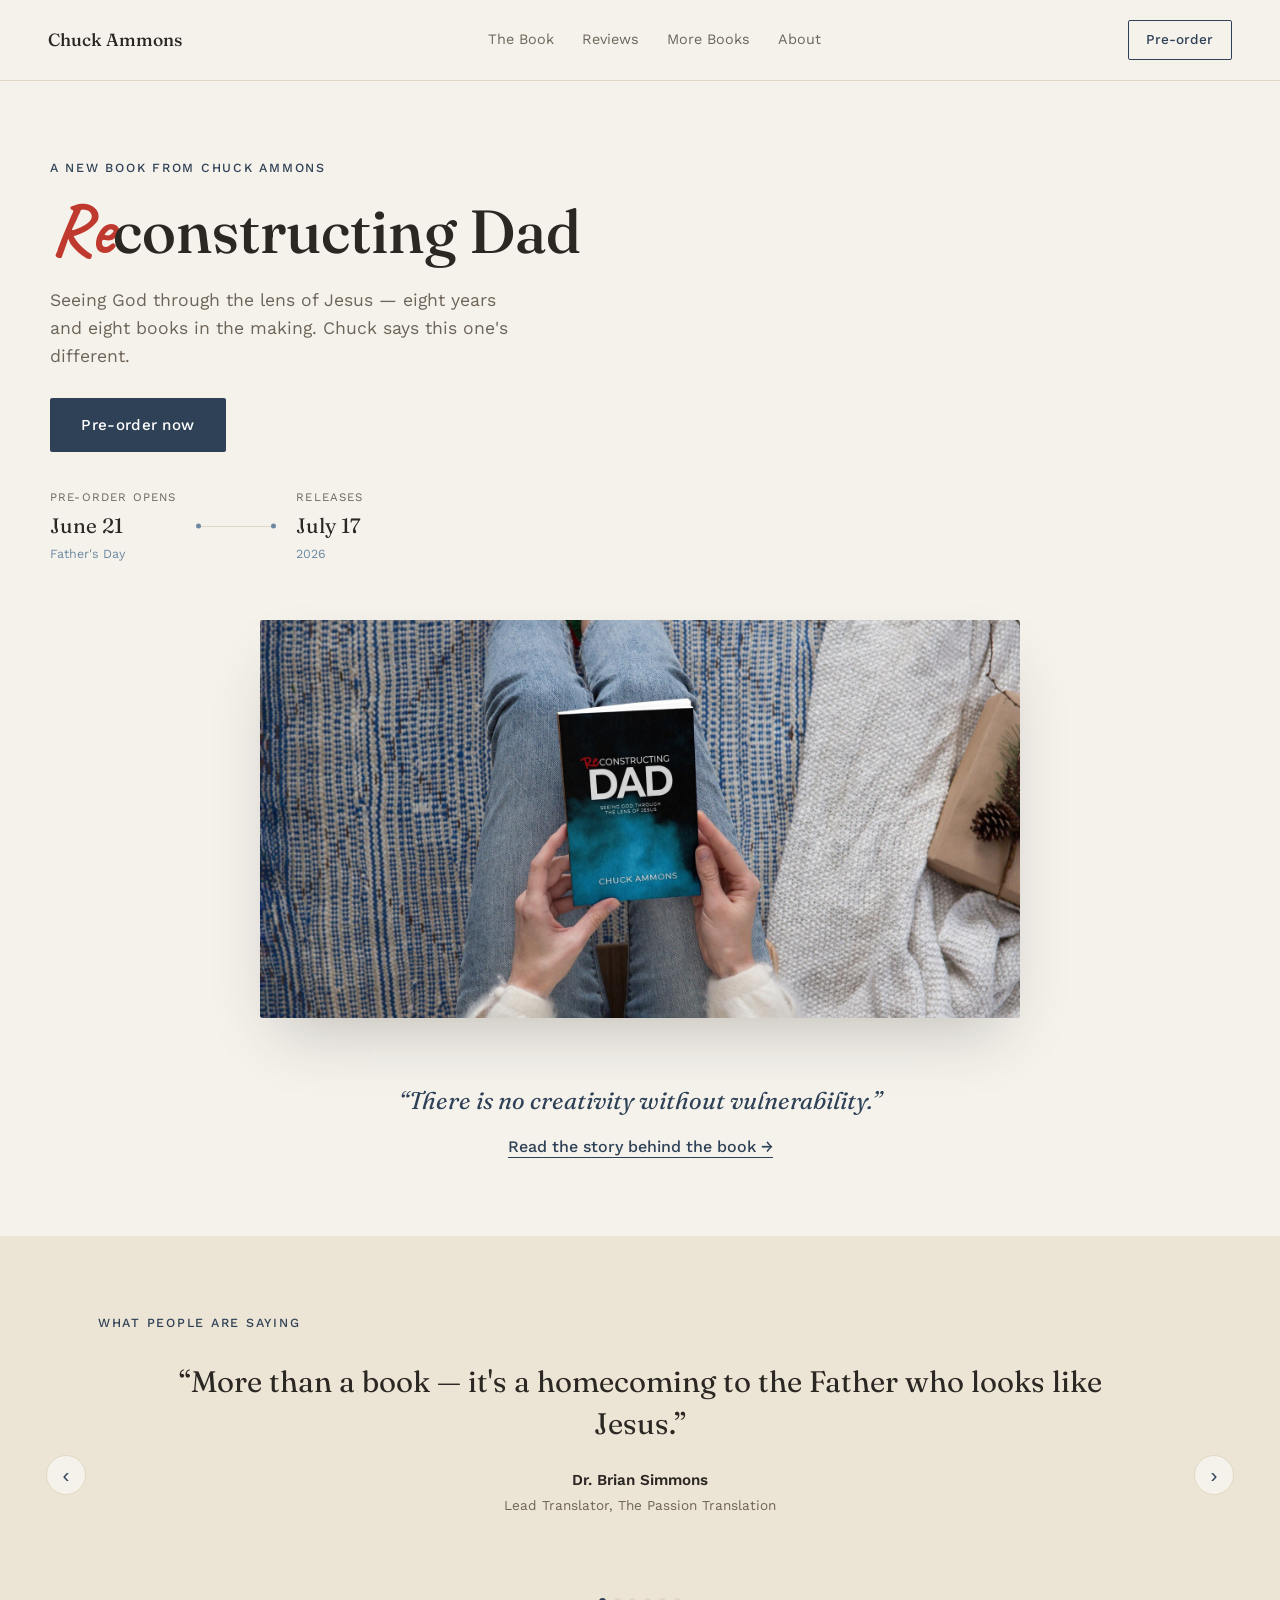
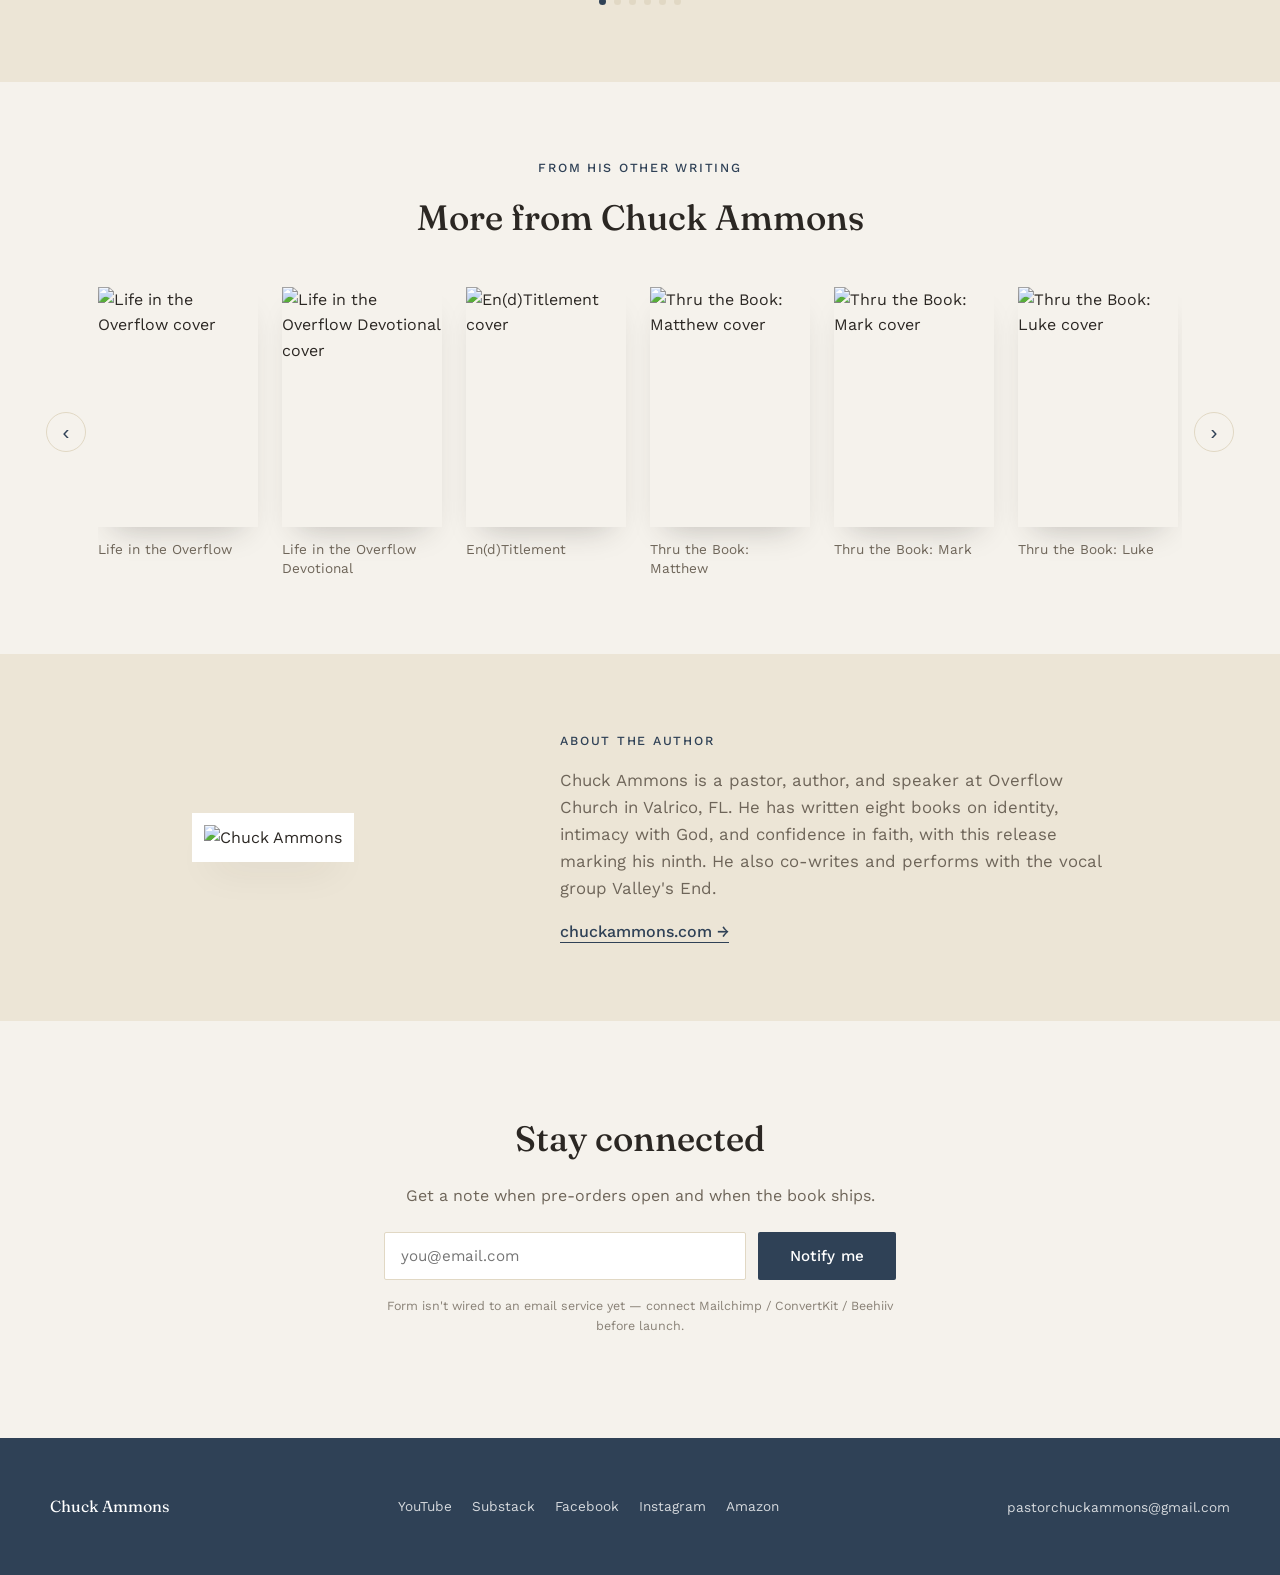
==== index.html @ 9574634e "Initial commit: Add project files" ====
<!DOCTYPE html>
<html lang="en">
<head>
<meta charset="UTF-8" />
<meta name="viewport" content="width=device-width, initial-scale=1.0" />
<title>Reconstructing Dad — Chuck Ammons</title>
<meta name="description" content="Reconstructing Dad: Seeing God Through the Lens of Jesus — the new book from Chuck Ammons. Pre-order opens June 21, releases July 17, 2026." />

<link rel="preconnect" href="https://fonts.googleapis.com" />
<link rel="preconnect" href="https://fonts.gstatic.com" crossorigin />
<link href="https://fonts.googleapis.com/css2?family=Fraunces:opsz,wght@9..144,300;9..144,400;9..144,500;9..144,600&family=Caveat:wght@700&family=Work+Sans:wght@300;400;500;600&display=swap" rel="stylesheet" />
<link rel="stylesheet" href="css/style.css" />
</head>
<body>

<a class="skip-link" href="#main">Skip to content</a>

<header class="site-header">
  <a class="brand" href="#top">Chuck Ammons</a>
  <nav class="site-nav" aria-label="Primary">
    <a href="#book">The Book</a>
    <a href="#reviews">Reviews</a>
    <a href="#more-books">More Books</a>
    <a href="#about">About</a>
  </nav>
  <a class="nav-cta" href="#PREORDER_LINK">Pre-order</a>
</header>

<main id="main">

  <!-- ============ HERO ============ -->
  <section class="hero" id="book">
    <div class="hero-inner">
      <div class="hero-copy">
        <p class="eyebrow">A new book from Chuck Ammons</p>
        <h1 class="hero-title"><span class="title-re">Re</span>constructing Dad</h1>
        <p class="hero-subtitle">Seeing God through the lens of Jesus — eight years and eight books in the making. Chuck says this one's different.</p>

        <a class="btn btn-primary" href="#PREORDER_LINK">Pre-order now</a>

        <div class="launch-dates" aria-label="Launch timeline">
          <div class="launch-date">
            <span class="launch-date-label">Pre-order opens</span>
            <span class="launch-date-value">June 21</span>
            <span class="launch-date-note">Father's Day</span>
          </div>
          <div class="launch-date-line" aria-hidden="true"></div>
          <div class="launch-date">
            <span class="launch-date-label">Releases</span>
            <span class="launch-date-value">July 17</span>
            <span class="launch-date-note">2026</span>
          </div>
        </div>
      </div>

      <div class="hero-cover">
        <img src="assets/hero-photo.jpg" alt="Reconstructing Dad by Chuck Ammons, held in hand" class="cover-image" />
      </div>
    </div>
  </section>

  <!-- ============ AUTHOR NOTE ============ -->
  <section class="author-note">
    <div class="author-note-inner">
      <p class="author-note-quote">&ldquo;There is no creativity without vulnerability.&rdquo;</p>
      <a class="text-link" href="https://chuckammons.substack.com/p/no-creativity-without-vulnerability" target="_blank" rel="noopener">Read the story behind the book →</a>
    </div>
  </section>

  <!-- ============ REVIEWS CAROUSEL ============ -->
  <section class="reviews" id="reviews">
    <div class="section-head">
      <p class="eyebrow">What people are saying</p>
    </div>

    <div class="quote-carousel" data-carousel>
      <div class="quote-track" data-carousel-track>

        <blockquote class="quote-slide" data-carousel-slide>
          <p class="quote-text">More than a book — it's a homecoming to the Father who looks like Jesus.</p>
          <footer class="quote-attribution">
            <span class="quote-name">Dr. Brian Simmons</span>
            <span class="quote-role">Lead Translator, The Passion Translation</span>
          </footer>
        </blockquote>

        <blockquote class="quote-slide" data-carousel-slide>
          <p class="quote-text">I have referred to Chuck as a rapid-fire revelator.</p>
          <footer class="quote-attribution">
            <span class="quote-name">Bill Vanderbush</span>
            <span class="quote-role">Author, Unveiled Horizon &amp; Reckless Grace</span>
          </footer>
        </blockquote>

        <blockquote class="quote-slide" data-carousel-slide>
          <p class="quote-text">If John the Beloved had a spiritual twin, it would be Chuck Ammons.</p>
          <footer class="quote-attribution">
            <span class="quote-name">Caleb Hyers</span>
            <span class="quote-role">Senior Leader, The Resting Place Church</span>
          </footer>
        </blockquote>

        <blockquote class="quote-slide" data-carousel-slide>
          <p class="quote-text">He's never preachy, just down to earth — and his love for others and for God comes through loud and clear.</p>
          <footer class="quote-attribution">
            <span class="quote-name">Tea &amp; Book Lover</span>
            <span class="quote-role">Reader review</span>
          </footer>
        </blockquote>

        <blockquote class="quote-slide" data-carousel-slide>
          <p class="quote-text">Chuck pulls you into living life the way God intended — connected to him, and sharing that joy with others.</p>
          <footer class="quote-attribution">
            <span class="quote-name">mamamamalisa</span>
            <span class="quote-role">Reader review</span>
          </footer>
        </blockquote>

        <blockquote class="quote-slide" data-carousel-slide>
          <p class="quote-text">The reader who has no relationship with our Heavenly Daddy is lovingly drawn to find the love, peace, and fulfillment found only in that relationship.</p>
          <footer class="quote-attribution">
            <span class="quote-name">Lela Cherry</span>
            <span class="quote-role">Reader review</span>
          </footer>
        </blockquote>

        <!-- More can be added the same way as Facebook / Amazon turn up new ones. -->

      </div>

      <button class="carousel-arrow carousel-arrow-prev" type="button" data-carousel-prev aria-label="Previous review">‹</button>
      <button class="carousel-arrow carousel-arrow-next" type="button" data-carousel-next aria-label="Next review">›</button>

      <div class="carousel-dots" data-carousel-dots role="tablist" aria-label="Choose review"></div>
    </div>
  </section>

  <!-- ============ BACKLIST CAROUSEL ============ -->
  <section class="backlist" id="more-books">
    <div class="section-head">
      <p class="eyebrow">From his other writing</p>
      <h2 class="section-title">More from Chuck Ammons</h2>
    </div>

    <div class="book-carousel" data-carousel>
      <div class="book-track" data-carousel-track>

        <a class="book-slide" data-carousel-slide href="https://read.amazon.com/kp/embed?asin=B01LKPEJY6&preview=newtab&linkCode=kpe&ref_=cm_sw_r_kb_dp_RV0Q7DKKT3DQ7ZCYR9EN" target="_blank" rel="noopener">
          <img loading="lazy" src="https://static.wixstatic.com/media/3958ea_cb21021f93504322bc3c0ea4a501f73e~mv2.jpg/v1/fill/w_400,h_622,al_c,q_85,usm_0.66_1.00_0.01,enc_avif,quality_auto/lito.jpg" alt="Life in the Overflow cover" />
          <span class="book-title">Life in the Overflow</span>
        </a>

        <a class="book-slide" data-carousel-slide href="https://a.co/d/eE0HzBr" target="_blank" rel="noopener">
          <img loading="lazy" src="https://static.wixstatic.com/media/3958ea_b817f229bd6243e2b52d58555df3e59f~mv2.jpg/v1/fill/w_400,h_582,al_c,q_85,usm_0.66_1.00_0.01,enc_avif,quality_auto/lito%20devo.jpg" alt="Life in the Overflow Devotional cover" />
          <span class="book-title">Life in the Overflow Devotional</span>
        </a>

        <a class="book-slide" data-carousel-slide href="https://www.amazon.com/En-titlement-Trade-Culture-Marked/dp/B0BYB6G3M4" target="_blank" rel="noopener">
          <img loading="lazy" src="https://static.wixstatic.com/media/3958ea_b8e034c646d647458a626d03d635e3a1~mv2.jpg/v1/fill/w_400,h_622,al_c,q_85,usm_0.66_1.00_0.01,enc_avif,quality_auto/en(d)titlement%20front%20cover.jpg" alt="En(d)Titlement cover" />
          <span class="book-title">En(d)Titlement</span>
        </a>

        <a class="book-slide" data-carousel-slide href="https://www.amazon.com/Thru-Book-Matthew-Chuck-Ammons/dp/B0CCCKQ9FW" target="_blank" rel="noopener">
          <img loading="lazy" src="https://static.wixstatic.com/media/95921e_0c955bd5025e4ab68529b39136922129~mv2.jpg/v1/fill/w_400,h_600,al_c,q_85,usm_0.66_1.00_0.01,enc_avif,quality_auto/Thru%20the%20Book%20-%20Matthew%20Rough%20Cover.jpg" alt="Thru the Book: Matthew cover" />
          <span class="book-title">Thru the Book: Matthew</span>
        </a>

        <a class="book-slide" data-carousel-slide href="https://www.amazon.com/Thru-Book-Mark-Chuck-Ammons/dp/B0C9SFNWSQ" target="_blank" rel="noopener">
          <img loading="lazy" src="https://static.wixstatic.com/media/95921e_63c03f8b2c844c19879793f548802872~mv2.jpg/v1/fill/w_400,h_600,al_c,q_85,usm_0.66_1.00_0.01,enc_avif,quality_auto/Thru%20the%20Book%20-%20Mark%20Rough%20Cover%20.jpg" alt="Thru the Book: Mark cover" />
          <span class="book-title">Thru the Book: Mark</span>
        </a>

        <a class="book-slide" data-carousel-slide href="https://www.amazon.com/Thru-Book-Luke-Chuck-Ammons/dp/B0C9SC753G" target="_blank" rel="noopener">
          <img loading="lazy" src="https://static.wixstatic.com/media/95921e_8eedba2537c9486b8bb189552ebfa0c6~mv2.jpg/v1/fill/w_400,h_600,al_c,q_85,usm_0.66_1.00_0.01,enc_avif,quality_auto/Thru%20the%20Book%20-%20Luke%20Rough%20Cover.jpg" alt="Thru the Book: Luke cover" />
          <span class="book-title">Thru the Book: Luke</span>
        </a>

        <a class="book-slide" data-carousel-slide href="https://www.amazon.com/Thru-Book-John-Chuck-Ammons/dp/B0C9S9CHPT" target="_blank" rel="noopener">
          <img loading="lazy" src="https://static.wixstatic.com/media/95921e_b00e460282ba44cf855c01b3b5b1e9df~mv2.jpg/v1/fill/w_400,h_600,al_c,q_85,usm_0.66_1.00_0.01,enc_avif,quality_auto/Thru%20the%20Book%20-%20John%20Rough%20Cover%20.jpg" alt="Thru the Book: John cover" />
          <span class="book-title">Thru the Book: John</span>
        </a>

      </div>

      <button class="carousel-arrow carousel-arrow-prev" type="button" data-carousel-prev aria-label="Previous book">‹</button>
      <button class="carousel-arrow carousel-arrow-next" type="button" data-carousel-next aria-label="Next book">›</button>
    </div>
  </section>

  <!-- ============ ABOUT ============ -->
  <section class="about" id="about">
    <div class="about-inner">
      <div class="about-photo-frame">
        <img class="about-photo" src="assets/author-bio.jpg" alt="Chuck Ammons" loading="lazy" />
      </div>
      <div class="about-copy">
        <p class="eyebrow">About the author</p>
        <p class="about-text">Chuck Ammons is a pastor, author, and speaker at Overflow Church in Valrico, FL. He has written eight books on identity, intimacy with God, and confidence in faith, with this release marking his ninth. He also co-writes and performs with the vocal group Valley's End.</p>
        <a class="text-link" href="https://www.chuckammons.com" target="_blank" rel="noopener">chuckammons.com →</a>
      </div>
    </div>
  </section>

  <!-- ============ NEWSLETTER ============ -->
  <section class="newsletter" id="stay-connected">
    <div class="newsletter-inner">
      <h2 class="section-title">Stay connected</h2>
      <p class="newsletter-text">Get a note when pre-orders open and when the book ships.</p>
      <form class="newsletter-form" data-newsletter-form>
        <label class="visually-hidden" for="email">Email address</label>
        <input id="email" name="email" type="email" placeholder="you@email.com" required />
        <button class="btn btn-primary" type="submit">Notify me</button>
      </form>
      <p class="newsletter-note">Form isn't wired to an email service yet — connect Mailchimp / ConvertKit / Beehiiv before launch.</p>
    </div>
  </section>

</main>

<footer class="site-footer">
  <div class="footer-inner">
    <p class="footer-brand">Chuck Ammons</p>
    <nav class="footer-links" aria-label="Social">
      <a href="https://www.youtube.com/@pastorchuckammons" target="_blank" rel="noopener">YouTube</a>
      <a href="https://substack.com/@chuckammons" target="_blank" rel="noopener">Substack</a>
      <a href="https://www.facebook.com/chuck.ammons.9" target="_blank" rel="noopener">Facebook</a>
      <a href="https://www.instagram.com/pastorchuckammons/" target="_blank" rel="noopener">Instagram</a>
      <a href="https://www.amazon.com/Chuck-Ammons/e/B01LA6UV2Y" target="_blank" rel="noopener">Amazon</a>
    </nav>
    <p class="footer-contact"><a href="mailto:pastorchuckammons@gmail.com">pastorchuckammons@gmail.com</a></p>
  </div>
</footer>

<script src="js/main.js"></script>
</body>
</html>
---- css/style.css ----
/* ===================================================================
   TOKENS
   =================================================================== */
:root {
  /* Color */
  --bg: #F5F2EC;          /* alabaster */
  --surface: #ECE5D6;     /* linen */
  --surface-deep: #E1D8C4;
  --text: #2B2723;
  --text-muted: #6E6559;
  --accent: #2F4156;      /* deep slate blue */
  --accent-dark: #20303F;
  --accent-soft: #6E8AA3;
  --white: #FFFFFF;
  --signature-red: #C0392E;

  /* Type */
  --font-display: "Fraunces", serif;
  --font-script: "Caveat", cursive;
  --font-body: "Work Sans", sans-serif;

  /* Layout */
  --max-width: 1180px;
  --gutter: clamp(1.25rem, 4vw, 3rem);
  --radius: 2px;
}

* { box-sizing: border-box; }
html { scroll-behavior: smooth; }
@media (prefers-reduced-motion: reduce) {
  html { scroll-behavior: auto; }
  * { animation-duration: 0.01ms !important; transition-duration: 0.01ms !important; }
}

body {
  margin: 0;
  background: var(--bg);
  color: var(--text);
  font-family: var(--font-body);
  font-size: 16px;
  line-height: 1.6;
  -webkit-font-smoothing: antialiased;
}

h1, h2, h3 { font-family: var(--font-display); margin: 0; color: var(--text); }

a { color: var(--accent); text-decoration: none; }

img { max-width: 100%; display: block; }

.visually-hidden {
  position: absolute;
  width: 1px; height: 1px;
  overflow: hidden;
  clip: rect(0 0 0 0);
  white-space: nowrap;
}

.skip-link {
  position: absolute;
  left: -999px;
  top: 0;
  background: var(--accent);
  color: var(--white);
  padding: 0.5rem 1rem;
  z-index: 100;
}
.skip-link:focus {
  left: 0.5rem;
  top: 0.5rem;
}

:focus-visible {
  outline: 2px solid var(--accent);
  outline-offset: 3px;
}

.eyebrow {
  font-family: var(--font-body);
  font-size: 0.78rem;
  letter-spacing: 0.14em;
  text-transform: uppercase;
  color: var(--accent);
  margin: 0 0 0.75rem;
  font-weight: 500;
}

.section-title {
  font-size: clamp(1.6rem, 3vw, 2.2rem);
  font-weight: 500;
  margin-bottom: 0.25rem;
}

.section-head {
  max-width: var(--max-width);
  margin: 0 auto;
  padding: 0 var(--gutter);
}

.btn {
  display: inline-block;
  padding: 0.85rem 1.9rem;
  font-family: var(--font-body);
  font-weight: 500;
  font-size: 0.95rem;
  letter-spacing: 0.02em;
  border-radius: var(--radius);
  border: 1px solid transparent;
  cursor: pointer;
  transition: background-color 0.2s ease, color 0.2s ease, border-color 0.2s ease;
}
.btn-primary {
  background: var(--accent);
  color: var(--white);
}
.btn-primary:hover { background: var(--accent-dark); }

.text-link {
  font-weight: 500;
  border-bottom: 1px solid currentColor;
  padding-bottom: 1px;
}

/* ===================================================================
   HEADER
   =================================================================== */
.site-header {
  display: flex;
  align-items: center;
  justify-content: space-between;
  gap: 1.5rem;
  padding: 1.25rem var(--gutter);
  position: sticky;
  top: 0;
  background: rgba(245, 242, 236, 0.92);
  backdrop-filter: blur(6px);
  z-index: 50;
  border-bottom: 1px solid var(--surface-deep);
}
.brand {
  font-family: var(--font-display);
  font-size: 1.1rem;
  color: var(--text);
  font-weight: 500;
}
.site-nav {
  display: flex;
  gap: 1.75rem;
  font-size: 0.9rem;
}
.site-nav a { color: var(--text-muted); }
.site-nav a:hover { color: var(--accent); }
.nav-cta {
  border: 1px solid var(--accent);
  color: var(--accent);
  padding: 0.5rem 1.1rem;
  font-size: 0.85rem;
  font-weight: 500;
  border-radius: var(--radius);
  white-space: nowrap;
}
.nav-cta:hover { background: var(--accent); color: var(--white); }

@media (max-width: 720px) {
  .site-nav { display: none; }
}

/* ===================================================================
   HERO
   =================================================================== */
.hero { padding: clamp(2.5rem, 6vw, 5rem) var(--gutter) 0; }
.hero-inner {
  max-width: var(--max-width);
  margin: 0 auto;
  display: flex;
  flex-direction: column;
  gap: clamp(2.5rem, 5vw, 3.5rem);
}
.hero-copy { max-width: 38rem; }
.hero-cover { max-width: 760px; margin: 0 auto; width: 100%; display: flex; justify-content: center; }

.hero-title {
  font-size: clamp(2.4rem, 5.5vw, 3.8rem);
  font-weight: 500;
  line-height: 1.08;
  margin-bottom: 1.1rem;
}
.title-re {
  font-family: var(--font-script);
  color: var(--signature-red);
  font-weight: 700;
  font-size: 1.2em;
}
.hero-subtitle {
  font-size: 1.1rem;
  color: var(--text-muted);
  max-width: 30rem;
  margin-bottom: 1.75rem;
}

.launch-dates {
  display: flex;
  align-items: center;
  gap: 1.25rem;
  margin-top: 2.25rem;
}
.launch-date {
  display: flex;
  flex-direction: column;
  gap: 0.15rem;
}
.launch-date-label {
  font-size: 0.72rem;
  letter-spacing: 0.1em;
  text-transform: uppercase;
  color: var(--text-muted);
}
.launch-date-value {
  font-family: var(--font-display);
  font-size: 1.3rem;
  color: var(--text);
}
.launch-date-note {
  font-size: 0.78rem;
  color: var(--accent-soft);
}
.launch-date-line {
  flex: 1;
  height: 1px;
  background: var(--surface-deep);
  position: relative;
  max-width: 5rem;
}
.launch-date-line::before, .launch-date-line::after {
  content: "";
  position: absolute;
  width: 5px; height: 5px;
  border-radius: 50%;
  background: var(--accent-soft);
  top: 50%;
  transform: translateY(-50%);
}
.launch-date-line::before { left: 0; }
.launch-date-line::after { right: 0; }

.cover-image {
  width: 100%;
  height: auto;
  display: block;
  border-radius: var(--radius);
  box-shadow: 0 30px 60px -20px rgba(43, 39, 35, 0.25);
}

/* ===================================================================
   AUTHOR NOTE
   =================================================================== */
.author-note {
  text-align: center;
  padding: clamp(2.5rem, 5vw, 4rem) var(--gutter) clamp(3rem, 6vw, 5rem);
  max-width: 40rem;
  margin: 0 auto;
}
.author-note-quote {
  font-family: var(--font-display);
  font-style: italic;
  font-size: clamp(1.2rem, 2.4vw, 1.5rem);
  color: var(--accent);
  margin: 0 0 0.85rem;
}

/* ===================================================================
   CAROUSEL (shared mechanics)
   =================================================================== */
[data-carousel] {
  position: relative;
  max-width: var(--max-width);
  margin: 0 auto;
  padding: 0 var(--gutter);
}
[data-carousel-track] {
  display: flex;
  overflow-x: auto;
  scroll-snap-type: x mandatory;
  scrollbar-width: none;
  -ms-overflow-style: none;
  gap: 1.5rem;
}
[data-carousel-track]::-webkit-scrollbar { display: none; }
[data-carousel-slide] { scroll-snap-align: start; flex-shrink: 0; }

.carousel-arrow {
  position: absolute;
  top: 50%;
  transform: translateY(-50%);
  width: 2.5rem;
  height: 2.5rem;
  border-radius: 50%;
  border: 1px solid var(--surface-deep);
  background: var(--bg);
  color: var(--accent);
  font-size: 1.3rem;
  cursor: pointer;
  display: flex;
  align-items: center;
  justify-content: center;
  z-index: 5;
}
.carousel-arrow:hover { border-color: var(--accent); }
.carousel-arrow-prev { left: -0.25rem; }
.carousel-arrow-next { right: -0.25rem; }
@media (max-width: 720px) {
  .carousel-arrow { display: none; }
}

/* ===================================================================
   REVIEWS
   =================================================================== */
.reviews { padding: clamp(3rem, 6vw, 5rem) 0; background: var(--surface); }
.quote-carousel .quote-track { scroll-snap-type: x mandatory; }
.quote-slide {
  width: 100%;
  margin: 0;
  padding: 1rem 3.5rem;
  text-align: center;
}
.quote-text {
  font-family: var(--font-display);
  font-weight: 400;
  font-size: clamp(1.3rem, 2.6vw, 1.85rem);
  line-height: 1.4;
  color: var(--text);
  margin: 0 0 1.5rem;
}
.quote-text::before { content: "\201C"; }
.quote-text::after { content: "\201D"; }
.quote-attribution { display: flex; flex-direction: column; gap: 0.15rem; }
.quote-name { font-weight: 600; font-size: 0.95rem; }
.quote-role { font-size: 0.85rem; color: var(--text-muted); }

.carousel-dots {
  display: flex;
  justify-content: center;
  gap: 0.5rem;
  margin-top: 1.5rem;
}
.carousel-dots button {
  width: 7px; height: 7px;
  border-radius: 50%;
  border: none;
  background: var(--surface-deep);
  cursor: pointer;
  padding: 0;
}
.carousel-dots button[aria-selected="true"] { background: var(--accent); }

/* ===================================================================
   BACKLIST
   =================================================================== */
.backlist { padding: clamp(3rem, 6vw, 5rem) 0; }
.backlist .section-head { text-align: center; margin-bottom: 2.5rem; }
.book-slide {
  width: 160px;
  display: block;
  color: var(--text);
}
.book-slide img {
  width: 100%;
  aspect-ratio: 2 / 3;
  object-fit: cover;
  box-shadow: 0 16px 30px -16px rgba(43, 39, 35, 0.28);
  transition: transform 0.25s ease;
}
.book-slide:hover img { transform: translateY(-4px); }
.book-title {
  display: block;
  margin-top: 0.85rem;
  font-size: 0.85rem;
  line-height: 1.35;
  color: var(--text-muted);
}
.book-slide:hover .book-title { color: var(--accent); }

/* ===================================================================
   ABOUT
   =================================================================== */
.about { padding: clamp(3rem, 6vw, 5rem) var(--gutter); background: var(--surface); }
.about-inner {
  max-width: var(--max-width);
  margin: 0 auto;
  display: grid;
  grid-template-columns: 0.4fr 0.6fr;
  gap: clamp(2rem, 5vw, 4rem);
  align-items: center;
}
@media (max-width: 720px) {
  .about-inner { grid-template-columns: 1fr; }
  .about-photo { max-width: 220px; margin: 0 auto; }
}
.about-photo-frame {
  background: var(--white);
  padding: 0.75rem;
  box-shadow: 0 20px 40px -20px rgba(43, 39, 35, 0.2);
  max-width: 280px;
  margin: 0 auto;
}
.about-photo { width: 100%; }
.about-text {
  font-size: 1.05rem;
  color: var(--text-muted);
  max-width: 34rem;
}

/* ===================================================================
   NEWSLETTER
   =================================================================== */
.newsletter { padding: clamp(3.5rem, 7vw, 6rem) var(--gutter); text-align: center; }
.newsletter-inner { max-width: 32rem; margin: 0 auto; }
.newsletter-text { color: var(--text-muted); margin-bottom: 1.5rem; }
.newsletter-form {
  display: flex;
  gap: 0.75rem;
  flex-wrap: wrap;
  justify-content: center;
}
.newsletter-form input {
  flex: 1;
  min-width: 14rem;
  padding: 0.85rem 1rem;
  border: 1px solid var(--surface-deep);
  background: var(--white);
  border-radius: var(--radius);
  font-family: var(--font-body);
  font-size: 0.95rem;
  color: var(--text);
}
.newsletter-form input:focus { border-color: var(--accent); }
.newsletter-note {
  margin-top: 1rem;
  font-size: 0.78rem;
  color: var(--text-muted);
  opacity: 0.8;
}

/* ===================================================================
   FOOTER
   =================================================================== */
.site-footer { background: var(--accent); color: var(--white); padding: 2.5rem var(--gutter); }
.footer-inner {
  max-width: var(--max-width);
  margin: 0 auto;
  display: flex;
  flex-wrap: wrap;
  align-items: center;
  justify-content: space-between;
  gap: 1.25rem;
}
.footer-brand { font-family: var(--font-display); margin: 0; }
.footer-links { display: flex; gap: 1.25rem; flex-wrap: wrap; font-size: 0.85rem; }
.footer-links a { color: rgba(255,255,255,0.8); }
.footer-links a:hover { color: var(--white); }
.footer-contact a { color: rgba(255,255,255,0.8); font-size: 0.85rem; }
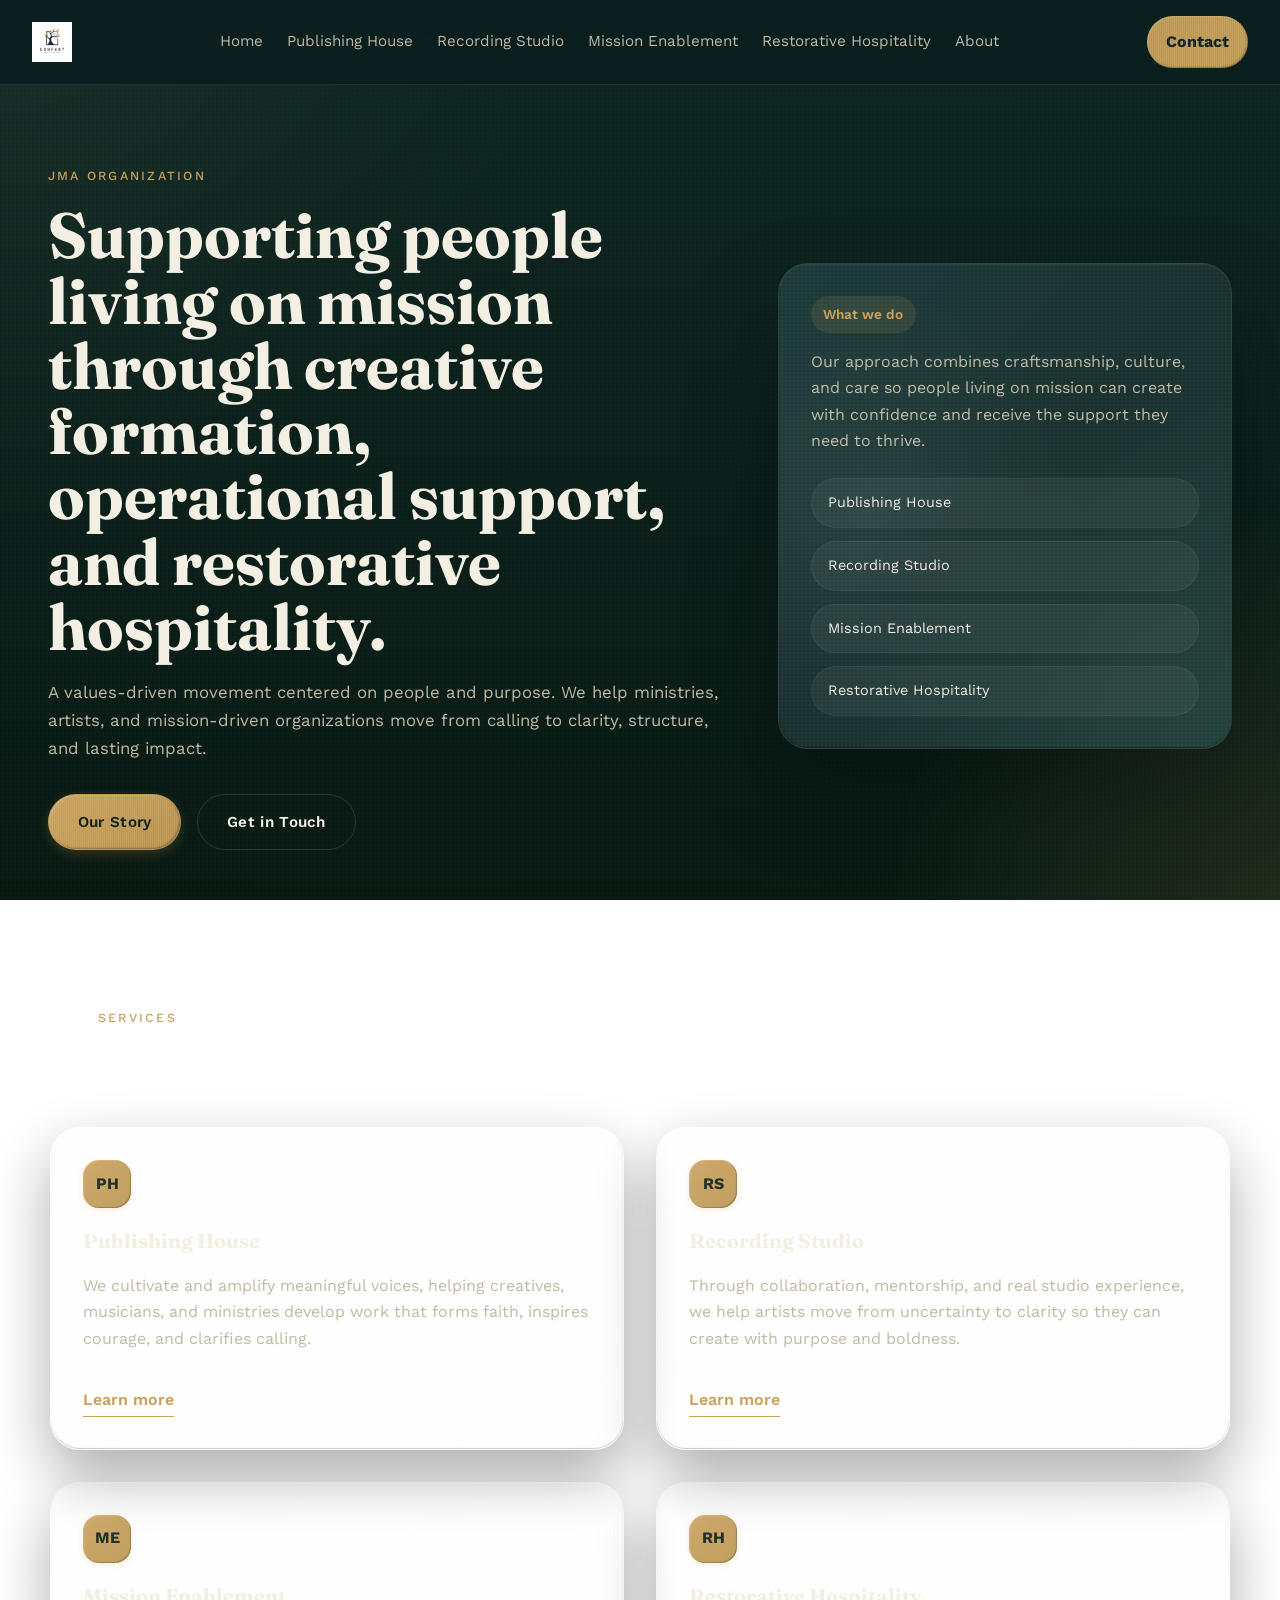
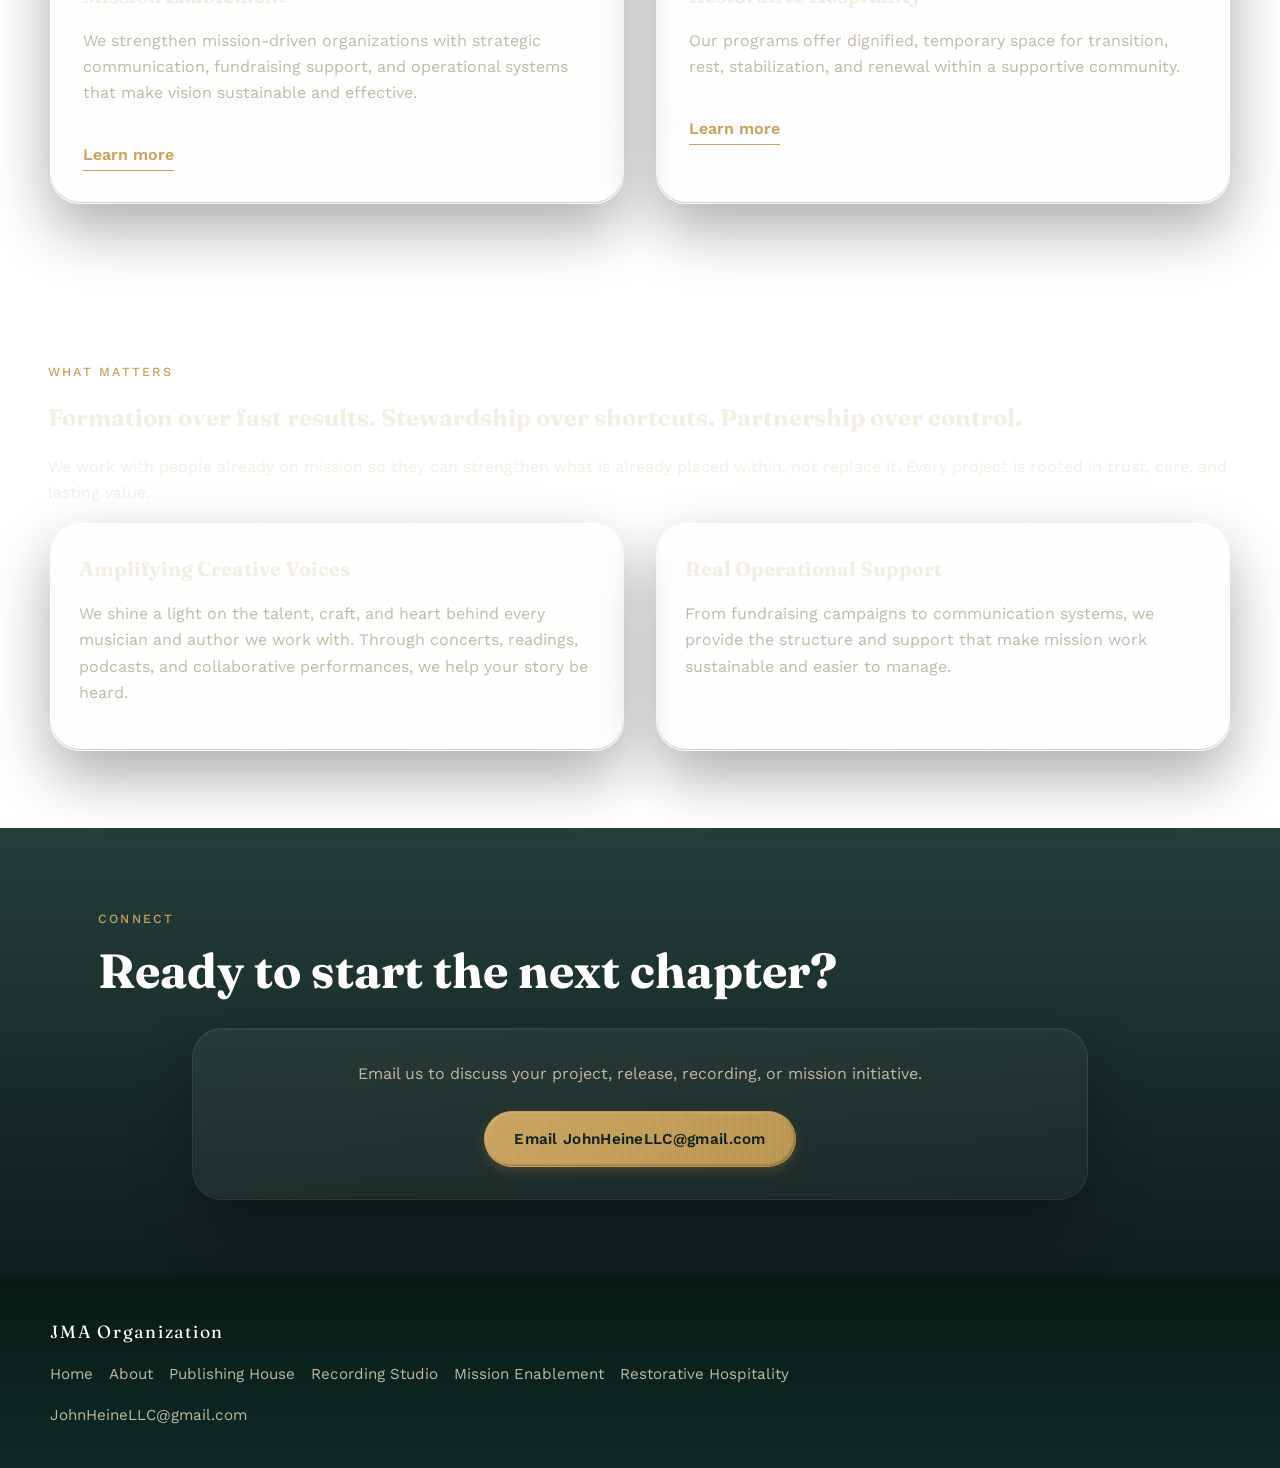
==== commit d407049e: "Initial JMA Organization website with skeuomorphic design, metallic buttons, and premium texture eff" ====
--- a/index.html
+++ b/index.html
@@ -1,236 +1,137 @@
 <!DOCTYPE html>
 <html lang="en">
 <head>
-<meta charset="UTF-8" />
-<meta name="viewport" content="width=device-width, initial-scale=1.0" />
-<title>Reconstructing Dad — Chuck Ammons</title>
-<meta name="description" content="Reconstructing Dad: Seeing God Through the Lens of Jesus — the new book from Chuck Ammons. Pre-order opens June 21, releases July 17, 2026." />
-
-<link rel="preconnect" href="https://fonts.googleapis.com" />
-<link rel="preconnect" href="https://fonts.gstatic.com" crossorigin />
-<link href="https://fonts.googleapis.com/css2?family=Fraunces:opsz,wght@9..144,300;9..144,400;9..144,500;9..144,600&family=Caveat:wght@700&family=Work+Sans:wght@300;400;500;600&display=swap" rel="stylesheet" />
-<link rel="stylesheet" href="css/style.css" />
+  <meta charset="UTF-8" />
+  <meta name="viewport" content="width=device-width, initial-scale=1.0" />
+  <title>JMA Organization</title>
+  <meta name="description" content="JMA exists to support people living on mission through Creative Formation, Operational Support, and Restorative Hospitality." />
+  <link rel="preconnect" href="https://fonts.googleapis.com" />
+  <link rel="preconnect" href="https://fonts.gstatic.com" crossorigin />
+  <link href="https://fonts.googleapis.com/css2?family=Fraunces:opsz,wght@9..144,400;9..144,500;9..144,600;9..144,700&family=Work+Sans:wght@300;400;500;600&display=swap" rel="stylesheet" />
+  <link rel="stylesheet" href="css/style.css" />
 </head>
 <body>
-
-<a class="skip-link" href="#main">Skip to content</a>
-
-<header class="site-header">
-  <a class="brand" href="#top">Chuck Ammons</a>
-  <nav class="site-nav" aria-label="Primary">
-    <a href="#book">The Book</a>
-    <a href="#reviews">Reviews</a>
-    <a href="#more-books">More Books</a>
-    <a href="#about">About</a>
-  </nav>
-  <a class="nav-cta" href="#PREORDER_LINK">Pre-order</a>
-</header>
+  <a class="skip-link" href="#main">Skip to main content</a>
+  <header class="site-header">
+    <a class="brand" href="index.html"><img src="assets/img/logo.png" alt="JMA Organization" class="logo" /></a>
+    <button class="menu-toggle" type="button" aria-label="Open navigation" data-menu-toggle>
+      <span></span>
+      <span></span>
+      <span></span>
+    </button>
+    <nav class="site-nav" aria-label="Primary navigation">
+      <a href="index.html">Home</a>
+      <a href="publishing-house.html">Publishing House</a>
+      <a href="recording-studio.html">Recording Studio</a>
+      <a href="mission-enablement.html">Mission Enablement</a>
+      <a href="restorative-hospitality.html">Restorative Hospitality</a>
+      <a href="about.html">About</a>
+    </nav>
+    <a class="nav-cta" href="mailto:JohnHeineLLC@gmail.com">Contact</a>
+  </header>
 
 <main id="main">
-
-  <!-- ============ HERO ============ -->
-  <section class="hero" id="book">
-    <div class="hero-inner">
+    <section class="hero page-hero home-hero">
       <div class="hero-copy">
-        <p class="eyebrow">A new book from Chuck Ammons</p>
-        <h1 class="hero-title"><span class="title-re">Re</span>constructing Dad</h1>
-        <p class="hero-subtitle">Seeing God through the lens of Jesus — eight years and eight books in the making. Chuck says this one's different.</p>
-
-        <a class="btn btn-primary" href="#PREORDER_LINK">Pre-order now</a>
-
-        <div class="launch-dates" aria-label="Launch timeline">
-          <div class="launch-date">
-            <span class="launch-date-label">Pre-order opens</span>
-            <span class="launch-date-value">June 21</span>
-            <span class="launch-date-note">Father's Day</span>
-          </div>
-          <div class="launch-date-line" aria-hidden="true"></div>
-          <div class="launch-date">
-            <span class="launch-date-label">Releases</span>
-            <span class="launch-date-value">July 17</span>
-            <span class="launch-date-note">2026</span>
+        <p class="eyebrow">JMA Organization</p>
+        <h1>Supporting people living on mission through creative formation, operational support, and restorative hospitality.</h1>
+        <p class="hero-description">A values-driven movement centered on people and purpose. We help ministries, artists, and mission-driven organizations move from calling to clarity, structure, and lasting impact.</p>
+        <div class="hero-actions">
+          <a class="btn btn-primary" href="about.html">Our Story</a>
+          <a class="btn btn-secondary" href="mailto:JohnHeineLLC@gmail.com">Get in Touch</a>
+        </div>
+      </div>
+      <div class="hero-panel">
+        <div class="panel-surface">
+          <div class="panel-label">What we do</div>
+          <p>Our approach combines craftsmanship, culture, and care so people living on mission can create with confidence and receive the support they need to thrive.</p>
+          <div class="panel-features">
+            <span>Publishing House</span>
+            <span>Recording Studio</span>
+            <span>Mission Enablement</span>
+            <span>Restorative Hospitality</span>
           </div>
         </div>
       </div>
+    </section>
 
-      <div class="hero-cover">
-        <img src="assets/hero-photo.jpg" alt="Reconstructing Dad by Chuck Ammons, held in hand" class="cover-image" />
+    <section class="section services-overview">
+      <div class="section-head">
+        <p class="eyebrow">Services</p>
+        <h2>Designed to move your calling forward.</h2>
       </div>
+      <div class="service-grid">
+        <article class="service-card">
+          <div class="service-icon">PH</div>
+          <h3>Publishing House</h3>
+          <p>We cultivate and amplify meaningful voices, helping creatives, musicians, and ministries develop work that forms faith, inspires courage, and clarifies calling.</p>
+          <a class="text-link" href="publishing-house.html">Learn more</a>
+        </article>
+        <article class="service-card">
+          <div class="service-icon">RS</div>
+          <h3>Recording Studio</h3>
+          <p>Through collaboration, mentorship, and real studio experience, we help artists move from uncertainty to clarity so they can create with purpose and boldness.</p>
+          <a class="text-link" href="recording-studio.html">Learn more</a>
+        </article>
+        <article class="service-card">
+          <div class="service-icon">ME</div>
+          <h3>Mission Enablement</h3>
+          <p>We strengthen mission-driven organizations with strategic communication, fundraising support, and operational systems that make vision sustainable and effective.</p>
+          <a class="text-link" href="mission-enablement.html">Learn more</a>
+        </article>
+        <article class="service-card">
+          <div class="service-icon">RH</div>
+          <h3>Restorative Hospitality</h3>
+          <p>Our programs offer dignified, temporary space for transition, rest, stabilization, and renewal within a supportive community.</p>
+          <a class="text-link" href="restorative-hospitality.html">Learn more</a>
+        </article>
+      </div>
+    </section>
+
+    <section class="section values-section">
+      <div class="section-panel">
+        <p class="eyebrow">What matters</p>
+        <h2>Formation over fast results. Stewardship over shortcuts. Partnership over control.</h2>
+        <p>We work with people already on mission so they can strengthen what is already placed within, not replace it. Every project is rooted in trust, care, and lasting value.</p>
+      </div>
+      <div class="feature-stack">
+        <div class="feature-card">
+          <h3>Amplifying Creative Voices</h3>
+          <p>We shine a light on the talent, craft, and heart behind every musician and author we work with. Through concerts, readings, podcasts, and collaborative performances, we help your story be heard.</p>
+        </div>
+        <div class="feature-card">
+          <h3>Real Operational Support</h3>
+          <p>From fundraising campaigns to communication systems, we provide the structure and support that make mission work sustainable and easier to manage.</p>
+        </div>
+      </div>
+    </section>
+
+    <section class="section contact-section">
+      <div class="section-head">
+        <p class="eyebrow">Connect</p>
+        <h2>Ready to start the next chapter?</h2>
+      </div>
+      <div class="contact-panel">
+        <p>Email us to discuss your project, release, recording, or mission initiative.</p>
+        <a class="btn btn-primary" href="mailto:JohnHeineLLC@gmail.com">Email JohnHeineLLC@gmail.com</a>
+      </div>
+    </section>
+  </main>
+
+  <footer class="site-footer">
+    <div class="footer-inner">
+      <p class="footer-brand">JMA Organization</p>
+      <div class="footer-links">
+        <a href="index.html">Home</a>
+        <a href="about.html">About</a>
+        <a href="publishing-house.html">Publishing House</a>
+        <a href="recording-studio.html">Recording Studio</a>
+        <a href="mission-enablement.html">Mission Enablement</a>
+        <a href="restorative-hospitality.html">Restorative Hospitality</a>
+      </div>
+      <a class="footer-contact" href="mailto:JohnHeineLLC@gmail.com">JohnHeineLLC@gmail.com</a>
     </div>
-  </section>
-
-  <!-- ============ AUTHOR NOTE ============ -->
-  <section class="author-note">
-    <div class="author-note-inner">
-      <p class="author-note-quote">&ldquo;There is no creativity without vulnerability.&rdquo;</p>
-      <a class="text-link" href="https://chuckammons.substack.com/p/no-creativity-without-vulnerability" target="_blank" rel="noopener">Read the story behind the book →</a>
-    </div>
-  </section>
-
-  <!-- ============ REVIEWS CAROUSEL ============ -->
-  <section class="reviews" id="reviews">
-    <div class="section-head">
-      <p class="eyebrow">What people are saying</p>
-    </div>
-
-    <div class="quote-carousel" data-carousel>
-      <div class="quote-track" data-carousel-track>
-
-        <blockquote class="quote-slide" data-carousel-slide>
-          <p class="quote-text">More than a book — it's a homecoming to the Father who looks like Jesus.</p>
-          <footer class="quote-attribution">
-            <span class="quote-name">Dr. Brian Simmons</span>
-            <span class="quote-role">Lead Translator, The Passion Translation</span>
-          </footer>
-        </blockquote>
-
-        <blockquote class="quote-slide" data-carousel-slide>
-          <p class="quote-text">I have referred to Chuck as a rapid-fire revelator.</p>
-          <footer class="quote-attribution">
-            <span class="quote-name">Bill Vanderbush</span>
-            <span class="quote-role">Author, Unveiled Horizon &amp; Reckless Grace</span>
-          </footer>
-        </blockquote>
-
-        <blockquote class="quote-slide" data-carousel-slide>
-          <p class="quote-text">If John the Beloved had a spiritual twin, it would be Chuck Ammons.</p>
-          <footer class="quote-attribution">
-            <span class="quote-name">Caleb Hyers</span>
-            <span class="quote-role">Senior Leader, The Resting Place Church</span>
-          </footer>
-        </blockquote>
-
-        <blockquote class="quote-slide" data-carousel-slide>
-          <p class="quote-text">He's never preachy, just down to earth — and his love for others and for God comes through loud and clear.</p>
-          <footer class="quote-attribution">
-            <span class="quote-name">Tea &amp; Book Lover</span>
-            <span class="quote-role">Reader review</span>
-          </footer>
-        </blockquote>
-
-        <blockquote class="quote-slide" data-carousel-slide>
-          <p class="quote-text">Chuck pulls you into living life the way God intended — connected to him, and sharing that joy with others.</p>
-          <footer class="quote-attribution">
-            <span class="quote-name">mamamamalisa</span>
-            <span class="quote-role">Reader review</span>
-          </footer>
-        </blockquote>
-
-        <blockquote class="quote-slide" data-carousel-slide>
-          <p class="quote-text">The reader who has no relationship with our Heavenly Daddy is lovingly drawn to find the love, peace, and fulfillment found only in that relationship.</p>
-          <footer class="quote-attribution">
-            <span class="quote-name">Lela Cherry</span>
-            <span class="quote-role">Reader review</span>
-          </footer>
-        </blockquote>
-
-        <!-- More can be added the same way as Facebook / Amazon turn up new ones. -->
-
-      </div>
-
-      <button class="carousel-arrow carousel-arrow-prev" type="button" data-carousel-prev aria-label="Previous review">‹</button>
-      <button class="carousel-arrow carousel-arrow-next" type="button" data-carousel-next aria-label="Next review">›</button>
-
-      <div class="carousel-dots" data-carousel-dots role="tablist" aria-label="Choose review"></div>
-    </div>
-  </section>
-
-  <!-- ============ BACKLIST CAROUSEL ============ -->
-  <section class="backlist" id="more-books">
-    <div class="section-head">
-      <p class="eyebrow">From his other writing</p>
-      <h2 class="section-title">More from Chuck Ammons</h2>
-    </div>
-
-    <div class="book-carousel" data-carousel>
-      <div class="book-track" data-carousel-track>
-
-        <a class="book-slide" data-carousel-slide href="https://read.amazon.com/kp/embed?asin=B01LKPEJY6&preview=newtab&linkCode=kpe&ref_=cm_sw_r_kb_dp_RV0Q7DKKT3DQ7ZCYR9EN" target="_blank" rel="noopener">
-          <img loading="lazy" src="https://static.wixstatic.com/media/3958ea_cb21021f93504322bc3c0ea4a501f73e~mv2.jpg/v1/fill/w_400,h_622,al_c,q_85,usm_0.66_1.00_0.01,enc_avif,quality_auto/lito.jpg" alt="Life in the Overflow cover" />
-          <span class="book-title">Life in the Overflow</span>
-        </a>
-
-        <a class="book-slide" data-carousel-slide href="https://a.co/d/eE0HzBr" target="_blank" rel="noopener">
-          <img loading="lazy" src="https://static.wixstatic.com/media/3958ea_b817f229bd6243e2b52d58555df3e59f~mv2.jpg/v1/fill/w_400,h_582,al_c,q_85,usm_0.66_1.00_0.01,enc_avif,quality_auto/lito%20devo.jpg" alt="Life in the Overflow Devotional cover" />
-          <span class="book-title">Life in the Overflow Devotional</span>
-        </a>
-
-        <a class="book-slide" data-carousel-slide href="https://www.amazon.com/En-titlement-Trade-Culture-Marked/dp/B0BYB6G3M4" target="_blank" rel="noopener">
-          <img loading="lazy" src="https://static.wixstatic.com/media/3958ea_b8e034c646d647458a626d03d635e3a1~mv2.jpg/v1/fill/w_400,h_622,al_c,q_85,usm_0.66_1.00_0.01,enc_avif,quality_auto/en(d)titlement%20front%20cover.jpg" alt="En(d)Titlement cover" />
-          <span class="book-title">En(d)Titlement</span>
-        </a>
-
-        <a class="book-slide" data-carousel-slide href="https://www.amazon.com/Thru-Book-Matthew-Chuck-Ammons/dp/B0CCCKQ9FW" target="_blank" rel="noopener">
-          <img loading="lazy" src="https://static.wixstatic.com/media/95921e_0c955bd5025e4ab68529b39136922129~mv2.jpg/v1/fill/w_400,h_600,al_c,q_85,usm_0.66_1.00_0.01,enc_avif,quality_auto/Thru%20the%20Book%20-%20Matthew%20Rough%20Cover.jpg" alt="Thru the Book: Matthew cover" />
-          <span class="book-title">Thru the Book: Matthew</span>
-        </a>
-
-        <a class="book-slide" data-carousel-slide href="https://www.amazon.com/Thru-Book-Mark-Chuck-Ammons/dp/B0C9SFNWSQ" target="_blank" rel="noopener">
-          <img loading="lazy" src="https://static.wixstatic.com/media/95921e_63c03f8b2c844c19879793f548802872~mv2.jpg/v1/fill/w_400,h_600,al_c,q_85,usm_0.66_1.00_0.01,enc_avif,quality_auto/Thru%20the%20Book%20-%20Mark%20Rough%20Cover%20.jpg" alt="Thru the Book: Mark cover" />
-          <span class="book-title">Thru the Book: Mark</span>
-        </a>
-
-        <a class="book-slide" data-carousel-slide href="https://www.amazon.com/Thru-Book-Luke-Chuck-Ammons/dp/B0C9SC753G" target="_blank" rel="noopener">
-          <img loading="lazy" src="https://static.wixstatic.com/media/95921e_8eedba2537c9486b8bb189552ebfa0c6~mv2.jpg/v1/fill/w_400,h_600,al_c,q_85,usm_0.66_1.00_0.01,enc_avif,quality_auto/Thru%20the%20Book%20-%20Luke%20Rough%20Cover.jpg" alt="Thru the Book: Luke cover" />
-          <span class="book-title">Thru the Book: Luke</span>
-        </a>
-
-        <a class="book-slide" data-carousel-slide href="https://www.amazon.com/Thru-Book-John-Chuck-Ammons/dp/B0C9S9CHPT" target="_blank" rel="noopener">
-          <img loading="lazy" src="https://static.wixstatic.com/media/95921e_b00e460282ba44cf855c01b3b5b1e9df~mv2.jpg/v1/fill/w_400,h_600,al_c,q_85,usm_0.66_1.00_0.01,enc_avif,quality_auto/Thru%20the%20Book%20-%20John%20Rough%20Cover%20.jpg" alt="Thru the Book: John cover" />
-          <span class="book-title">Thru the Book: John</span>
-        </a>
-
-      </div>
-
-      <button class="carousel-arrow carousel-arrow-prev" type="button" data-carousel-prev aria-label="Previous book">‹</button>
-      <button class="carousel-arrow carousel-arrow-next" type="button" data-carousel-next aria-label="Next book">›</button>
-    </div>
-  </section>
-
-  <!-- ============ ABOUT ============ -->
-  <section class="about" id="about">
-    <div class="about-inner">
-      <div class="about-photo-frame">
-        <img class="about-photo" src="assets/author-bio.jpg" alt="Chuck Ammons" loading="lazy" />
-      </div>
-      <div class="about-copy">
-        <p class="eyebrow">About the author</p>
-        <p class="about-text">Chuck Ammons is a pastor, author, and speaker at Overflow Church in Valrico, FL. He has written eight books on identity, intimacy with God, and confidence in faith, with this release marking his ninth. He also co-writes and performs with the vocal group Valley's End.</p>
-        <a class="text-link" href="https://www.chuckammons.com" target="_blank" rel="noopener">chuckammons.com →</a>
-      </div>
-    </div>
-  </section>
-
-  <!-- ============ NEWSLETTER ============ -->
-  <section class="newsletter" id="stay-connected">
-    <div class="newsletter-inner">
-      <h2 class="section-title">Stay connected</h2>
-      <p class="newsletter-text">Get a note when pre-orders open and when the book ships.</p>
-      <form class="newsletter-form" data-newsletter-form>
-        <label class="visually-hidden" for="email">Email address</label>
-        <input id="email" name="email" type="email" placeholder="you@email.com" required />
-        <button class="btn btn-primary" type="submit">Notify me</button>
-      </form>
-      <p class="newsletter-note">Form isn't wired to an email service yet — connect Mailchimp / ConvertKit / Beehiiv before launch.</p>
-    </div>
-  </section>
-
-</main>
-
-<footer class="site-footer">
-  <div class="footer-inner">
-    <p class="footer-brand">Chuck Ammons</p>
-    <nav class="footer-links" aria-label="Social">
-      <a href="https://www.youtube.com/@pastorchuckammons" target="_blank" rel="noopener">YouTube</a>
-      <a href="https://substack.com/@chuckammons" target="_blank" rel="noopener">Substack</a>
-      <a href="https://www.facebook.com/chuck.ammons.9" target="_blank" rel="noopener">Facebook</a>
-      <a href="https://www.instagram.com/pastorchuckammons/" target="_blank" rel="noopener">Instagram</a>
-      <a href="https://www.amazon.com/Chuck-Ammons/e/B01LA6UV2Y" target="_blank" rel="noopener">Amazon</a>
-    </nav>
-    <p class="footer-contact"><a href="mailto:pastorchuckammons@gmail.com">pastorchuckammons@gmail.com</a></p>
-  </div>
-</footer>
-
-<script src="js/main.js"></script>
+  </footer>
+  <script src="js/main.js"></script>
 </body>
 </html>
--- a/css/style.css
+++ b/css/style.css
@@ -1,29 +1,24 @@
-/* ===================================================================
-   TOKENS
-   =================================================================== */
 :root {
-  /* Color */
-  --bg: #F5F2EC;          /* alabaster */
-  --surface: #ECE5D6;     /* linen */
-  --surface-deep: #E1D8C4;
-  --text: #2B2723;
-  --text-muted: #6E6559;
-  --accent: #2F4156;      /* deep slate blue */
-  --accent-dark: #20303F;
-  --accent-soft: #6E8AA3;
-  --white: #FFFFFF;
-  --signature-red: #C0392E;
-
-  /* Type */
-  --font-display: "Fraunces", serif;
-  --font-script: "Caveat", cursive;
-  --font-body: "Work Sans", sans-serif;
-
-  /* Layout */
+  --bg: #0d2523;
+  --panel: #172f2d;
+  --panel-soft: #1e3d3a;
+  --panel-bright: #244b48;
+  --text: #f3efe3;
+  --text-muted: #bfb9a4;
+  --accent: #6e9b8f;
+  --accent-dark: #29514f;
+  --gold: #c9a15c;
+  --gold-dark: #8f773f;
+  --white: #ffffff;
+  --radius: 30px;
+  --shadow: 0 26px 60px rgba(0, 0, 0, 0.32);
+  --surface-line: rgba(255, 255, 255, 0.08);
   --max-width: 1180px;
   --gutter: clamp(1.25rem, 4vw, 3rem);
-  --radius: 2px;
-}
+  --font-display: 'Fraunces', serif;
+  --font-body: 'Work Sans', sans-serif;
+}
+
 
 * { box-sizing: border-box; }
 html { scroll-behavior: smooth; }
@@ -34,17 +29,34 @@
 
 body {
   margin: 0;
-  background: var(--bg);
+  min-height: 100vh;
+  background: radial-gradient(circle at top left, rgba(164, 164, 111, 0.08), transparent 35%),
+              radial-gradient(circle at bottom right, rgba(201, 161, 92, 0.12), transparent 25%),
+              linear-gradient(180deg, #0d2523 0%, #081913 100%);
+  background-attachment: fixed;
   color: var(--text);
   font-family: var(--font-body);
-  font-size: 16px;
-  line-height: 1.6;
+  line-height: 1.65;
   -webkit-font-smoothing: antialiased;
+  position: relative;
+}
+body::before {
+  content: '';
+  position: fixed;
+  top: 0;
+  left: 0;
+  width: 100%;
+  height: 100%;
+  background-image: 
+    repeating-linear-gradient(0deg, transparent, transparent 2px, rgba(201, 161, 92, 0.01) 2px, rgba(201, 161, 92, 0.01) 4px),
+    repeating-linear-gradient(90deg, transparent, transparent 2px, rgba(201, 161, 92, 0.01) 2px, rgba(201, 161, 92, 0.01) 4px);
+  pointer-events: none;
+  z-index: 0;
 }
 
 h1, h2, h3 { font-family: var(--font-display); margin: 0; color: var(--text); }
 
-a { color: var(--accent); text-decoration: none; }
+a { color: inherit; text-decoration: none; }
 
 img { max-width: 100%; display: block; }
 
@@ -62,26 +74,28 @@
   top: 0;
   background: var(--accent);
   color: var(--white);
-  padding: 0.5rem 1rem;
+  padding: 0.75rem 1rem;
   z-index: 100;
+  border-radius: 4px;
 }
 .skip-link:focus {
-  left: 0.5rem;
-  top: 0.5rem;
+  left: 1rem;
+  top: 1rem;
 }
 
 :focus-visible {
-  outline: 2px solid var(--accent);
+  outline: 3px solid var(--gold);
   outline-offset: 3px;
 }
 
 .eyebrow {
+  display: inline-block;
   font-family: var(--font-body);
   font-size: 0.78rem;
-  letter-spacing: 0.14em;
+  letter-spacing: 0.18em;
   text-transform: uppercase;
-  color: var(--accent);
-  margin: 0 0 0.75rem;
+  color: var(--gold);
+  margin: 0 0 1rem;
   font-weight: 500;
 }
 
@@ -125,337 +139,446 @@
    HEADER
    =================================================================== */
 .site-header {
+  position: sticky;
+  top: 0;
+  z-index: 50;
   display: flex;
   align-items: center;
   justify-content: space-between;
-  gap: 1.5rem;
-  padding: 1.25rem var(--gutter);
-  position: sticky;
-  top: 0;
-  background: rgba(245, 242, 236, 0.92);
-  backdrop-filter: blur(6px);
-  z-index: 50;
-  border-bottom: 1px solid var(--surface-deep);
+  gap: 1rem;
+  padding: 1rem clamp(1rem, 4vw, 2rem);
+  background: rgba(12, 31, 30, 0.9);
+  backdrop-filter: blur(16px);
+  border-bottom: 1px solid rgba(255, 255, 255, 0.08);
 }
 .brand {
   font-family: var(--font-display);
-  font-size: 1.1rem;
-  color: var(--text);
-  font-weight: 500;
+  font-size: 1.15rem;
+  letter-spacing: 0.06em;
+  color: var(--white);
+  display: flex;
+  align-items: center;
+}
+.logo {
+  height: 40px;
+  width: auto;
+  display: block;
 }
 .site-nav {
   display: flex;
-  gap: 1.75rem;
-  font-size: 0.9rem;
-}
-.site-nav a { color: var(--text-muted); }
-.site-nav a:hover { color: var(--accent); }
+  gap: 1.5rem;
+  flex-wrap: wrap;
+  align-items: center;
+}
+.site-nav a {
+  color: var(--text-muted);
+  font-size: 0.95rem;
+}
+.site-nav a:hover,
+.site-nav a:focus { color: var(--white); }
 .nav-cta {
-  border: 1px solid var(--accent);
-  color: var(--accent);
-  padding: 0.5rem 1.1rem;
-  font-size: 0.85rem;
-  font-weight: 500;
-  border-radius: var(--radius);
+  padding: 0.8rem 1.2rem;
+  border-radius: 999px;
+  background: linear-gradient(135deg, var(--gold) 0%, #b8934c 50%, #d4ae66 100%);
+  background-size: 100% 100%;
+  background-attachment: fixed;
+  color: #081913;
+  font-weight: 700;
   white-space: nowrap;
-}
-.nav-cta:hover { background: var(--accent); color: var(--white); }
-
-@media (max-width: 720px) {
-  .site-nav { display: none; }
+  transition: all 0.25s ease;
+  box-shadow: inset -1px -1px 2px rgba(0, 0, 0, 0.3), inset 1px 1px 2px rgba(255, 255, 255, 0.2);
+  position: relative;
+  overflow: hidden;
+}
+.nav-cta::before {
+  content: '';
+  position: absolute;
+  top: 0;
+  left: 0;
+  width: 100%;
+  height: 100%;
+  background: repeating-linear-gradient(90deg, transparent, transparent 1px, rgba(255, 255, 255, 0.1) 1px, rgba(255, 255, 255, 0.1) 2px);
+  pointer-events: none;
+  z-index: 1;
+}
+.nav-cta:hover {
+  filter: brightness(0.92);
+  box-shadow: inset -1px -1px 2px rgba(0, 0, 0, 0.4), inset 1px 1px 2px rgba(255, 255, 255, 0.15);
+}
+
+.menu-toggle {
+  display: none;
+  border: none;
+  background: none;
+  padding: 0.5rem;
+  cursor: pointer;
+  flex-direction: column;
+  gap: 5px;
+}
+.menu-toggle span {
+  display: block;
+  width: 24px;
+  height: 2px;
+  background: var(--text);
+  border-radius: 999px;
+  transition: all 0.3s ease;
 }
 
 /* ===================================================================
-   HERO
+   HERO & SECTIONS
    =================================================================== */
-.hero { padding: clamp(2.5rem, 6vw, 5rem) var(--gutter) 0; }
-.hero-inner {
-  max-width: var(--max-width);
-  margin: 0 auto;
+main { overflow: hidden; position: relative; z-index: 1; }
+
+section { padding: clamp(3rem, 6vw, 6rem) clamp(1.5rem, 4vw, 3rem); }
+
+.hero {
+  display: grid;
+  grid-template-columns: 1.2fr 0.8fr;
+  gap: clamp(2rem, 4vw, 3rem);
+  align-items: center;
+}
+
+.hero-copy h1 {
+  font-family: var(--font-display);
+  font-size: clamp(2.6rem, 5vw, 4.5rem);
+  line-height: 1.02;
+  margin: 0 0 1.25rem;
+}
+
+.hero-description {
+  max-width: 46rem;
+  color: var(--text-muted);
+  font-size: 1.05rem;
+  margin-bottom: 2rem;
+}
+
+.hero-actions {
   display: flex;
-  flex-direction: column;
-  gap: clamp(2.5rem, 5vw, 3.5rem);
-}
-.hero-copy { max-width: 38rem; }
-.hero-cover { max-width: 760px; margin: 0 auto; width: 100%; display: flex; justify-content: center; }
-
-.hero-title {
-  font-size: clamp(2.4rem, 5.5vw, 3.8rem);
-  font-weight: 500;
-  line-height: 1.08;
-  margin-bottom: 1.1rem;
-}
-.title-re {
-  font-family: var(--font-script);
-  color: var(--signature-red);
-  font-weight: 700;
-  font-size: 1.2em;
-}
-.hero-subtitle {
-  font-size: 1.1rem;
-  color: var(--text-muted);
-  max-width: 30rem;
-  margin-bottom: 1.75rem;
-}
-
-.launch-dates {
-  display: flex;
-  align-items: center;
-  gap: 1.25rem;
-  margin-top: 2.25rem;
-}
-.launch-date {
-  display: flex;
-  flex-direction: column;
-  gap: 0.15rem;
-}
-.launch-date-label {
-  font-size: 0.72rem;
-  letter-spacing: 0.1em;
-  text-transform: uppercase;
-  color: var(--text-muted);
-}
-.launch-date-value {
-  font-family: var(--font-display);
-  font-size: 1.3rem;
-  color: var(--text);
-}
-.launch-date-note {
-  font-size: 0.78rem;
-  color: var(--accent-soft);
-}
-.launch-date-line {
-  flex: 1;
-  height: 1px;
-  background: var(--surface-deep);
-  position: relative;
-  max-width: 5rem;
-}
-.launch-date-line::before, .launch-date-line::after {
-  content: "";
-  position: absolute;
-  width: 5px; height: 5px;
-  border-radius: 50%;
-  background: var(--accent-soft);
-  top: 50%;
-  transform: translateY(-50%);
-}
-.launch-date-line::before { left: 0; }
-.launch-date-line::after { right: 0; }
-
-.cover-image {
-  width: 100%;
-  height: auto;
-  display: block;
-  border-radius: var(--radius);
-  box-shadow: 0 30px 60px -20px rgba(43, 39, 35, 0.25);
-}
-
-/* ===================================================================
-   AUTHOR NOTE
-   =================================================================== */
-.author-note {
-  text-align: center;
-  padding: clamp(2.5rem, 5vw, 4rem) var(--gutter) clamp(3rem, 6vw, 5rem);
-  max-width: 40rem;
-  margin: 0 auto;
-}
-.author-note-quote {
-  font-family: var(--font-display);
-  font-style: italic;
-  font-size: clamp(1.2rem, 2.4vw, 1.5rem);
-  color: var(--accent);
-  margin: 0 0 0.85rem;
-}
-
-/* ===================================================================
-   CAROUSEL (shared mechanics)
-   =================================================================== */
-[data-carousel] {
-  position: relative;
-  max-width: var(--max-width);
-  margin: 0 auto;
-  padding: 0 var(--gutter);
-}
-[data-carousel-track] {
-  display: flex;
-  overflow-x: auto;
-  scroll-snap-type: x mandatory;
-  scrollbar-width: none;
-  -ms-overflow-style: none;
-  gap: 1.5rem;
-}
-[data-carousel-track]::-webkit-scrollbar { display: none; }
-[data-carousel-slide] { scroll-snap-align: start; flex-shrink: 0; }
-
-.carousel-arrow {
-  position: absolute;
-  top: 50%;
-  transform: translateY(-50%);
-  width: 2.5rem;
-  height: 2.5rem;
-  border-radius: 50%;
-  border: 1px solid var(--surface-deep);
-  background: var(--bg);
-  color: var(--accent);
-  font-size: 1.3rem;
-  cursor: pointer;
-  display: flex;
+  flex-wrap: wrap;
+  gap: 1rem;
+}
+
+.btn {
+  display: inline-flex;
   align-items: center;
   justify-content: center;
-  z-index: 5;
-}
-.carousel-arrow:hover { border-color: var(--accent); }
-.carousel-arrow-prev { left: -0.25rem; }
-.carousel-arrow-next { right: -0.25rem; }
-@media (max-width: 720px) {
-  .carousel-arrow { display: none; }
-}
-
-/* ===================================================================
-   REVIEWS
-   =================================================================== */
-.reviews { padding: clamp(3rem, 6vw, 5rem) 0; background: var(--surface); }
-.quote-carousel .quote-track { scroll-snap-type: x mandatory; }
-.quote-slide {
-  width: 100%;
+  padding: 0.9rem 1.8rem;
+  border-radius: 999px;
+  border: 1px solid transparent;
+  font-weight: 600;
+  transition: transform 0.25s ease, background-color 0.25s ease, color 0.25s ease;
+  cursor: pointer;
+  font-family: var(--font-body);
+}
+.btn:hover { transform: translateY(-1px); }
+.btn-primary {
+  background: linear-gradient(135deg, var(--gold) 0%, #b8934c 50%, #d4ae66 100%);
+  background-size: 200% 200%;
+  color: #081913;
+  box-shadow: inset -1px -1px 2px rgba(0, 0, 0, 0.3), inset 1px 1px 2px rgba(255, 255, 255, 0.2), 0 4px 12px rgba(201, 161, 92, 0.2);
+  position: relative;
+  overflow: hidden;
+}
+.btn-primary::before {
+  content: '';
+  position: absolute;
+  top: 0;
+  left: 0;
+  width: 100%;
+  height: 100%;
+  background: repeating-linear-gradient(90deg, transparent, transparent 1px, rgba(255, 255, 255, 0.08) 1px, rgba(255, 255, 255, 0.08) 2px);
+  pointer-events: none;
+  z-index: 1;
+}
+.btn-primary:hover {
+  filter: brightness(0.88);
+  box-shadow: inset -1px -1px 2px rgba(0, 0, 0, 0.4), inset 1px 1px 2px rgba(255, 255, 255, 0.15), 0 4px 12px rgba(201, 161, 92, 0.15);
+}
+.btn-secondary {
+  background: transparent;
+  color: var(--text);
+  border-color: rgba(255, 255, 255, 0.13);
+  position: relative;
+}
+.btn-secondary:hover { background: rgba(255, 255, 255, 0.05); filter: brightness(1.05); }
+
+.hero-panel {
+  display: grid;
+  place-items: center;
+}
+.panel-surface {
+  width: 100%;
+  max-width: 460px;
+  padding: 2rem;
+  border-radius: var(--radius);
+  background: linear-gradient(135deg, #1a3937 0%, #172f2d 50%, #1e3d3a 100%);
+  border: 1px solid rgba(201, 161, 92, 0.12);
+  box-shadow: inset 0 1px 0 rgba(255, 255, 255, 0.06), inset 0 -1px 1px rgba(0, 0, 0, 0.3), 0 40px 90px rgba(0, 0, 0, 0.25);
+  position: relative;
+  overflow: hidden;
+}
+.panel-surface::before {
+  content: '';
+  position: absolute;
+  top: 0;
+  left: 0;
+  width: 100%;
+  height: 100%;
+  background: 
+    repeating-linear-gradient(90deg, transparent, transparent 2px, rgba(255, 255, 255, 0.02) 2px, rgba(255, 255, 255, 0.02) 4px),
+    repeating-linear-gradient(0deg, transparent, transparent 2px, rgba(255, 255, 255, 0.02) 2px, rgba(255, 255, 255, 0.02) 4px);
+  pointer-events: none;
+}
+.panel-surface::after {
+  content: '';
+  position: absolute;
+  top: 0;
+  left: 0;
+  width: 100%;
+  height: 100%;
+  background: radial-gradient(circle at 20% 50%, rgba(255, 255, 255, 0.05), transparent 50%),
+              radial-gradient(circle at 80% 80%, rgba(201, 161, 92, 0.03), transparent 50%);
+  pointer-events: none;
+}
+.panel-label {
+  display: inline-flex;
+  padding: 0.45rem 0.8rem;
+  border-radius: 999px;
+  background: rgba(201, 161, 92, 0.13);
+  color: var(--gold);
+  font-size: 0.85rem;
+  margin-bottom: 1rem;
+  font-weight: 600;
+}
+.panel-surface p,
+.panel-surface li {
   margin: 0;
-  padding: 1rem 3.5rem;
+  color: var(--text-muted);
+}
+.panel-surface ul {
+  margin: 0;
+  padding-left: 1.2rem;
+  list-style: disc;
+  color: var(--text-muted);
+}
+.panel-features {
+  margin-top: 1.5rem;
+  display: grid;
+  gap: 0.8rem;
+}
+.panel-features span {
+  display: inline-flex;
+  padding: 0.75rem 1rem;
+  border-radius: 999px;
+  background: rgba(255, 255, 255, 0.05);
+  color: var(--text);
+  font-size: 0.9rem;
+  border: 1px solid rgba(255, 255, 255, 0.06);
+}
+
+.section-head {
+  max-width: var(--max-width);
+  margin: 0 auto 2rem;
+}
+.section-head h2 {
+  font-family: var(--font-display);
+  font-size: clamp(2rem, 4vw, 3rem);
+  line-height: 1.05;
+  margin: 0;
+  color: var(--white);
+}
+
+.service-grid {
+  display: grid;
+  grid-template-columns: repeat(2, minmax(0, 1fr));
+  gap: clamp(1.5rem, 3vw, 2rem);
+  max-width: var(--max-width);
+  margin: 0 auto;
+}
+
+.service-card,
+.feature-card,
+.contact-panel {
+  background: linear-gradient(135deg, rgba(255, 255, 255, 0.05), rgba(255, 255, 255, 0.03));
+  border: 1px solid rgba(255, 255, 255, 0.08);
+  border-radius: var(--radius);
+  padding: 2rem;
+  box-shadow: inset 0 1px 0 rgba(255, 255, 255, 0.04), inset 0 -1px 1px rgba(0, 0, 0, 0.2), var(--shadow);
+  transition: all 0.3s ease;
+  position: relative;
+  overflow: hidden;
+}
+.service-card::before,
+.feature-card::before,
+.contact-panel::before {
+  content: '';
+  position: absolute;
+  top: 0;
+  left: 0;
+  width: 100%;
+  height: 100%;
+  background: repeating-linear-gradient(90deg, transparent, transparent 2px, rgba(201, 161, 92, 0.01) 2px, rgba(201, 161, 92, 0.01) 4px);
+  pointer-events: none;
+}
+.service-card:hover,
+.feature-card:hover { transform: translateY(-4px); filter: brightness(1.08); background: linear-gradient(135deg, rgba(255, 255, 255, 0.07), rgba(255, 255, 255, 0.05)); }
+
+.service-icon {
+  width: 3rem;
+  height: 3rem;
+  display: grid;
+  place-items: center;
+  border-radius: 1rem;
+  background: linear-gradient(135deg, var(--gold) 0%, #b8934c 50%, #d4ae66 100%);
+  background-size: 200% 200%;
+  color: #081913;
+  font-weight: 700;
+  margin-bottom: 1rem;
+  box-shadow: inset -1px -1px 1px rgba(0, 0, 0, 0.25), inset 1px 1px 1px rgba(255, 255, 255, 0.15), 0 2px 6px rgba(201, 161, 92, 0.2);
+  position: relative;
+  overflow: hidden;
+}
+.service-icon::before {
+  content: '';
+  position: absolute;
+  top: 0;
+  left: 0;
+  width: 100%;
+  height: 100%;
+  background: repeating-linear-gradient(90deg, transparent, transparent 0.5px, rgba(255, 255, 255, 0.1) 0.5px, rgba(255, 255, 255, 0.1) 1px);
+  pointer-events: none;
+  z-index: 1;
+}
+
+.service-card h3,
+.feature-card h3 {
+  margin: 0 0 1rem;
+  font-size: 1.25rem;
+}
+
+.service-card p,
+.feature-card p,
+.contact-panel p {
+  color: var(--text-muted);
+}
+
+.text-link {
+  display: inline-flex;
+  margin-top: 1.2rem;
+  color: var(--gold);
+  font-weight: 600;
+  border-bottom: 1px solid var(--gold);
+  padding-bottom: 2px;
+}
+
+.detail-section {
+  padding-top: 0;
+}
+
+.text-grid {
+  display: grid;
+  grid-template-columns: 1fr 1fr;
+  gap: clamp(1.5rem, 3vw, 2rem);
+  max-width: var(--max-width);
+  margin: 0 auto;
+}
+
+.feature-stack {
+  display: grid;
+  grid-template-columns: 1fr 1fr;
+  gap: clamp(1.5rem, 3vw, 2rem);
+  max-width: var(--max-width);
+  margin: 0 auto;
+}
+
+.feature-card {
+  padding: 1.75rem;
+}
+
+.feature-quote {
+  padding: 2.5rem;
   text-align: center;
-}
-.quote-text {
-  font-family: var(--font-display);
-  font-weight: 400;
-  font-size: clamp(1.3rem, 2.6vw, 1.85rem);
-  line-height: 1.4;
-  color: var(--text);
+  max-width: var(--max-width);
+  margin: 0 auto;
+}
+.feature-quote h2 {
+  margin: 0;
+  color: var(--white);
+  font-size: clamp(1.9rem, 3vw, 2.6rem);
+  line-height: 1.05;
+}
+
+.contact-section {
+  background: linear-gradient(180deg, rgba(33, 59, 55, 0.98), rgba(11, 24, 23, 0.98));
+}
+.contact-panel {
+  max-width: 56rem;
+  margin: 0 auto;
+  text-align: center;
+}
+.contact-panel p {
   margin: 0 0 1.5rem;
-}
-.quote-text::before { content: "\201C"; }
-.quote-text::after { content: "\201D"; }
-.quote-attribution { display: flex; flex-direction: column; gap: 0.15rem; }
-.quote-name { font-weight: 600; font-size: 0.95rem; }
-.quote-role { font-size: 0.85rem; color: var(--text-muted); }
-
-.carousel-dots {
-  display: flex;
-  justify-content: center;
-  gap: 0.5rem;
-  margin-top: 1.5rem;
-}
-.carousel-dots button {
-  width: 7px; height: 7px;
-  border-radius: 50%;
-  border: none;
-  background: var(--surface-deep);
-  cursor: pointer;
-  padding: 0;
-}
-.carousel-dots button[aria-selected="true"] { background: var(--accent); }
-
-/* ===================================================================
-   BACKLIST
-   =================================================================== */
-.backlist { padding: clamp(3rem, 6vw, 5rem) 0; }
-.backlist .section-head { text-align: center; margin-bottom: 2.5rem; }
-.book-slide {
-  width: 160px;
-  display: block;
-  color: var(--text);
-}
-.book-slide img {
-  width: 100%;
-  aspect-ratio: 2 / 3;
-  object-fit: cover;
-  box-shadow: 0 16px 30px -16px rgba(43, 39, 35, 0.28);
-  transition: transform 0.25s ease;
-}
-.book-slide:hover img { transform: translateY(-4px); }
-.book-title {
-  display: block;
-  margin-top: 0.85rem;
-  font-size: 0.85rem;
-  line-height: 1.35;
-  color: var(--text-muted);
-}
-.book-slide:hover .book-title { color: var(--accent); }
-
-/* ===================================================================
-   ABOUT
-   =================================================================== */
-.about { padding: clamp(3rem, 6vw, 5rem) var(--gutter); background: var(--surface); }
-.about-inner {
-  max-width: var(--max-width);
-  margin: 0 auto;
-  display: grid;
-  grid-template-columns: 0.4fr 0.6fr;
-  gap: clamp(2rem, 5vw, 4rem);
-  align-items: center;
-}
-@media (max-width: 720px) {
-  .about-inner { grid-template-columns: 1fr; }
-  .about-photo { max-width: 220px; margin: 0 auto; }
-}
-.about-photo-frame {
-  background: var(--white);
-  padding: 0.75rem;
-  box-shadow: 0 20px 40px -20px rgba(43, 39, 35, 0.2);
-  max-width: 280px;
-  margin: 0 auto;
-}
-.about-photo { width: 100%; }
-.about-text {
-  font-size: 1.05rem;
-  color: var(--text-muted);
-  max-width: 34rem;
-}
-
-/* ===================================================================
-   NEWSLETTER
-   =================================================================== */
-.newsletter { padding: clamp(3.5rem, 7vw, 6rem) var(--gutter); text-align: center; }
-.newsletter-inner { max-width: 32rem; margin: 0 auto; }
-.newsletter-text { color: var(--text-muted); margin-bottom: 1.5rem; }
-.newsletter-form {
-  display: flex;
-  gap: 0.75rem;
-  flex-wrap: wrap;
-  justify-content: center;
-}
-.newsletter-form input {
-  flex: 1;
-  min-width: 14rem;
-  padding: 0.85rem 1rem;
-  border: 1px solid var(--surface-deep);
-  background: var(--white);
-  border-radius: var(--radius);
-  font-family: var(--font-body);
-  font-size: 0.95rem;
-  color: var(--text);
-}
-.newsletter-form input:focus { border-color: var(--accent); }
-.newsletter-note {
-  margin-top: 1rem;
-  font-size: 0.78rem;
-  color: var(--text-muted);
-  opacity: 0.8;
+  color: var(--text-muted);
 }
 
 /* ===================================================================
    FOOTER
    =================================================================== */
-.site-footer { background: var(--accent); color: var(--white); padding: 2.5rem var(--gutter); }
+.site-footer {
+  padding: 2.5rem clamp(1rem, 4vw, 2rem);
+  background: linear-gradient(180deg, #081913, #0f2a28);
+}
 .footer-inner {
-  max-width: var(--max-width);
-  margin: 0 auto;
+  display: grid;
+  gap: 1rem;
+  max-width: var(--max-width);
+  margin: 0 auto;
+}
+.footer-brand {
+  font-family: var(--font-display);
+  font-size: 1.1rem;
+  letter-spacing: 0.1em;
+  color: #fff;
+  margin: 0;
+}
+.footer-links {
   display: flex;
   flex-wrap: wrap;
-  align-items: center;
-  justify-content: space-between;
-  gap: 1.25rem;
-}
-.footer-brand { font-family: var(--font-display); margin: 0; }
-.footer-links { display: flex; gap: 1.25rem; flex-wrap: wrap; font-size: 0.85rem; }
-.footer-links a { color: rgba(255,255,255,0.8); }
-.footer-links a:hover { color: var(--white); }
-.footer-contact a { color: rgba(255,255,255,0.8); font-size: 0.85rem; }
+  gap: 1rem;
+}
+.footer-links a,
+.footer-contact {
+  color: var(--text-muted);
+  font-size: 0.95rem;
+}
+.footer-links a:hover,
+.footer-contact:hover { color: var(--white); }
+
+/* ===================================================================
+   RESPONSIVE
+   =================================================================== */
+@media (max-width: 960px) {
+  .hero { grid-template-columns: 1fr; }
+  .service-grid,
+  .text-grid,
+  .feature-stack { grid-template-columns: 1fr; }
+  .hero-panel { max-width: 100%; margin-top: 1rem; }
+}
+
+@media (max-width: 720px) {
+  .site-nav {
+    display: none;
+    position: absolute;
+    inset: 72px 1rem 0 1rem;
+    background: rgba(9, 23, 22, 0.98);
+    backdrop-filter: blur(12px);
+    padding: 1.5rem;
+    border-radius: 22px;
+    flex-direction: column;
+    gap: 1rem;
+    z-index: 40;
+  }
+  .site-nav.open { display: flex; }
+  .menu-toggle { display: flex; }
+  .hero { padding-top: 2rem; }
+}
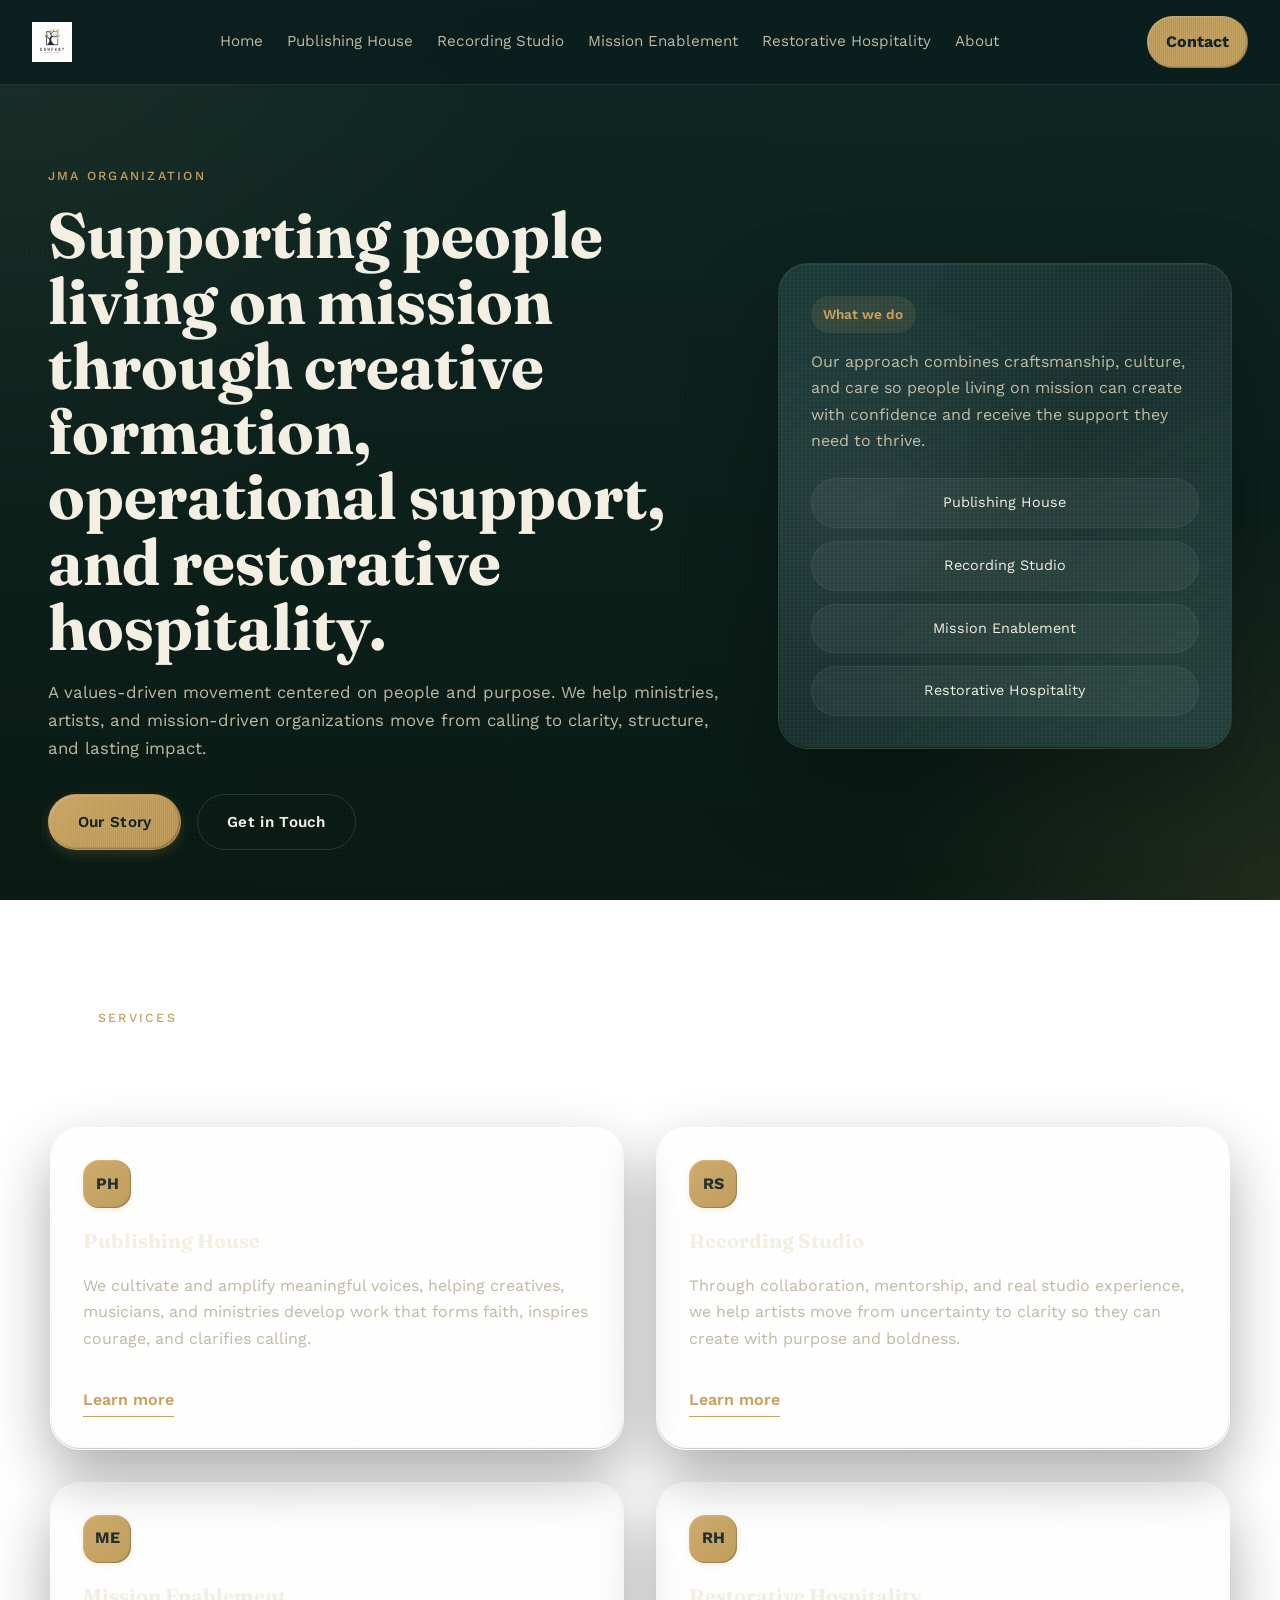
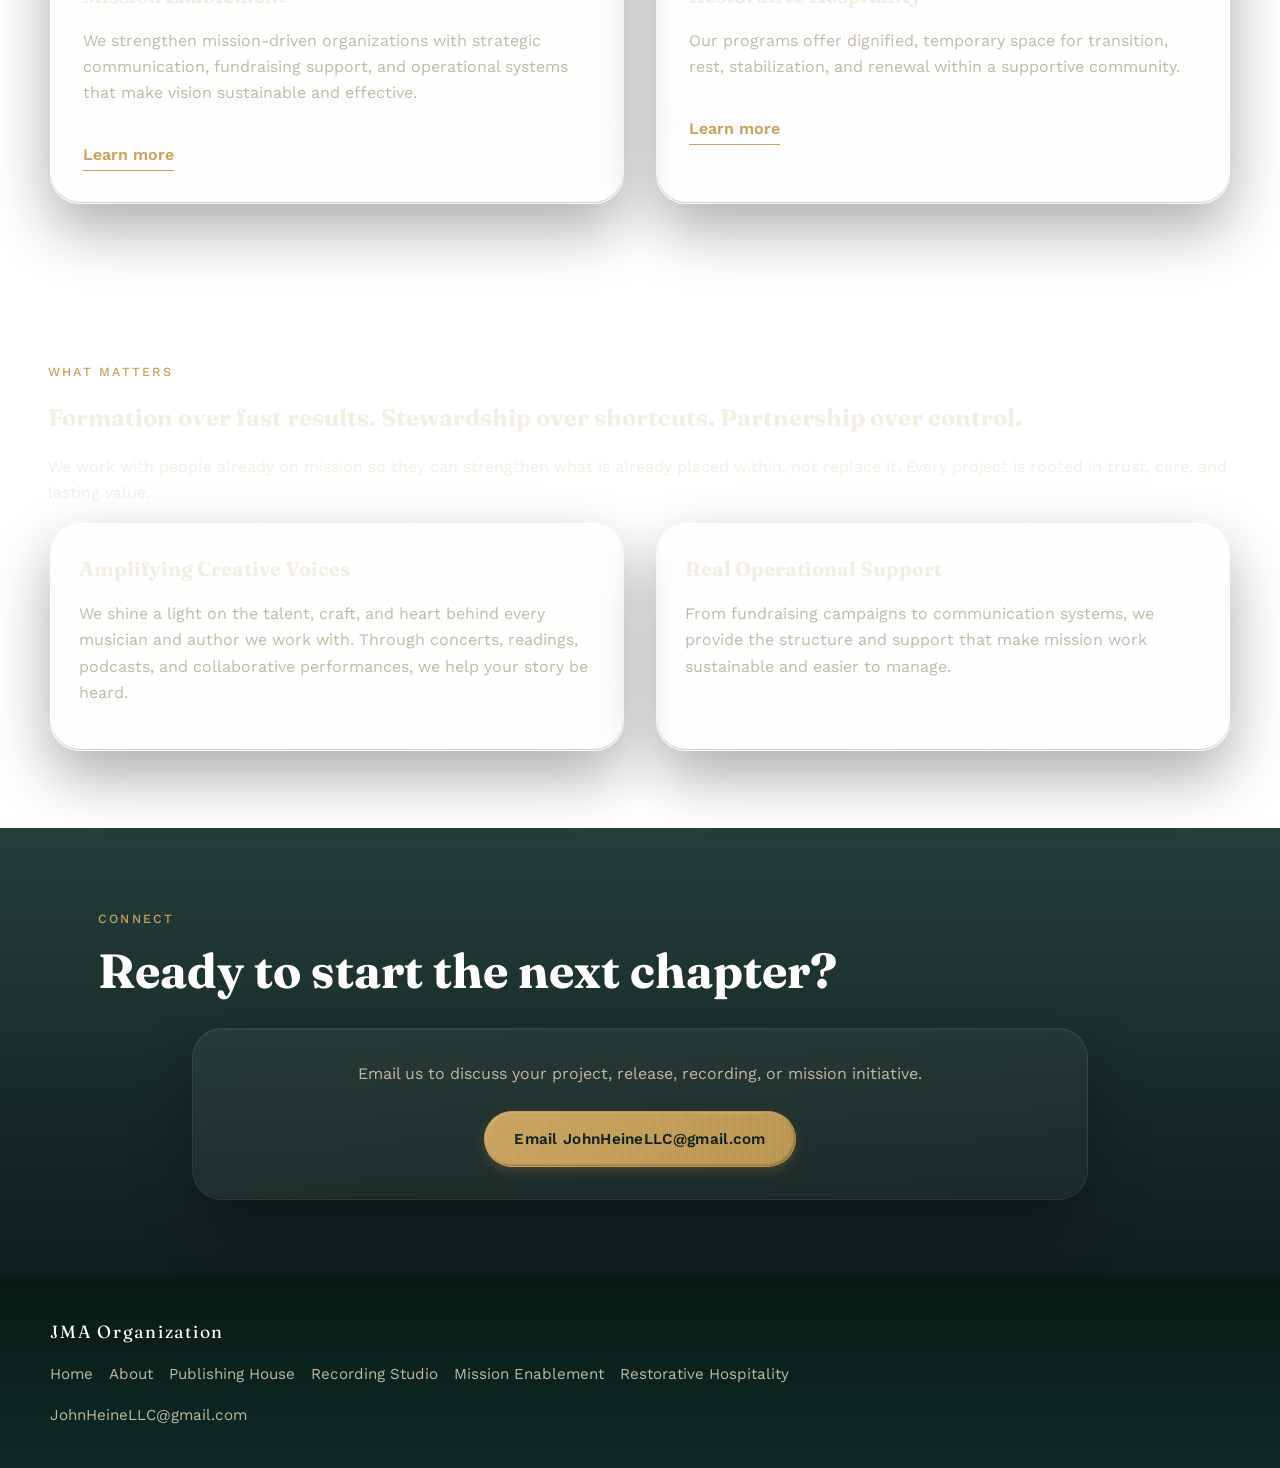
==== commit 53dae6ed: "Add clickable navigation links to service buttons in hero panel" ====
--- a/index.html
+++ b/index.html
@@ -46,10 +46,10 @@
           <div class="panel-label">What we do</div>
           <p>Our approach combines craftsmanship, culture, and care so people living on mission can create with confidence and receive the support they need to thrive.</p>
           <div class="panel-features">
-            <span>Publishing House</span>
-            <span>Recording Studio</span>
-            <span>Mission Enablement</span>
-            <span>Restorative Hospitality</span>
+            <a href="publishing-house.html">Publishing House</a>
+            <a href="recording-studio.html">Recording Studio</a>
+            <a href="mission-enablement.html">Mission Enablement</a>
+            <a href="restorative-hospitality.html">Restorative Hospitality</a>
           </div>
         </div>
       </div>
--- a/css/style.css
+++ b/css/style.css
@@ -366,7 +366,7 @@
   display: grid;
   gap: 0.8rem;
 }
-.panel-features span {
+.panel-features a {
   display: inline-flex;
   padding: 0.75rem 1rem;
   border-radius: 999px;
@@ -374,6 +374,16 @@
   color: var(--text);
   font-size: 0.9rem;
   border: 1px solid rgba(255, 255, 255, 0.06);
+  cursor: pointer;
+  transition: all 0.25s ease;
+  text-align: center;
+  justify-content: center;
+}
+.panel-features a:hover {
+  background: rgba(255, 255, 255, 0.1);
+  border-color: rgba(201, 161, 92, 0.3);
+  color: var(--gold);
+  transform: translateX(4px);
 }
 
 .section-head {
